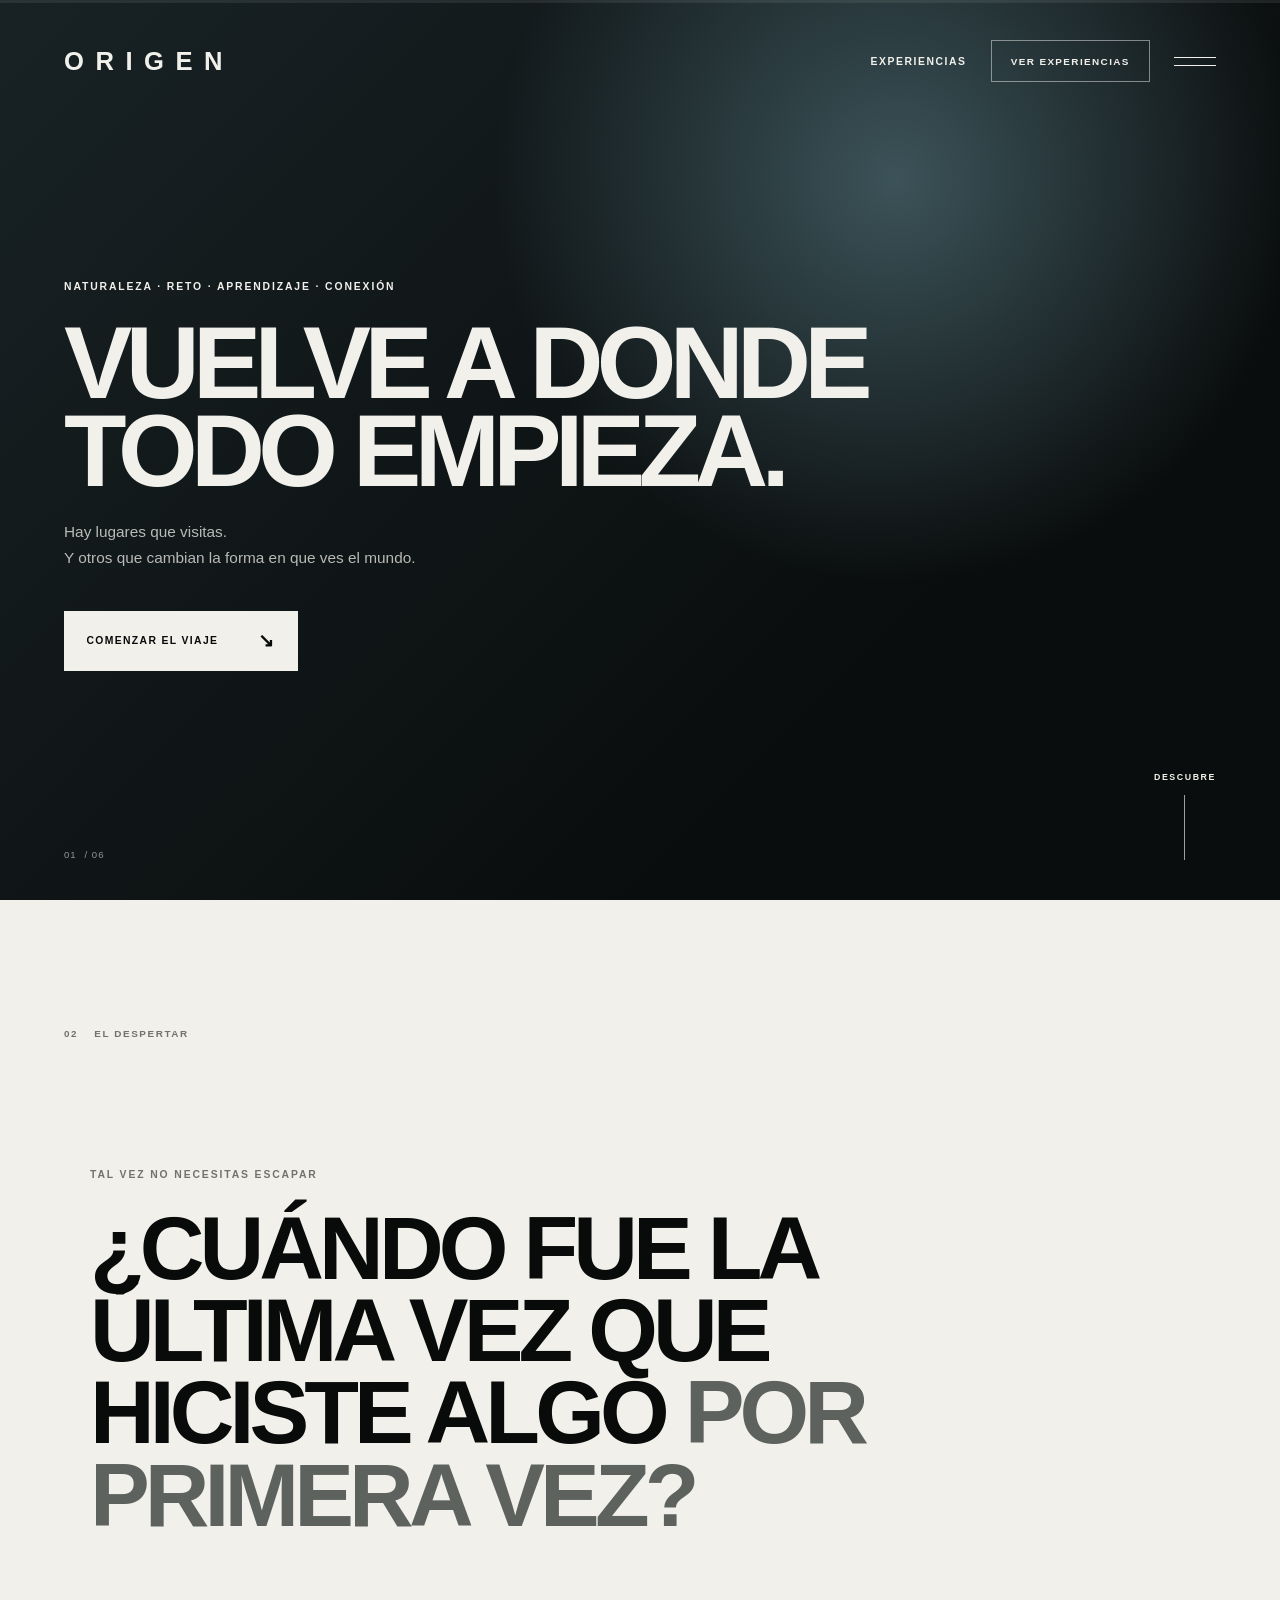
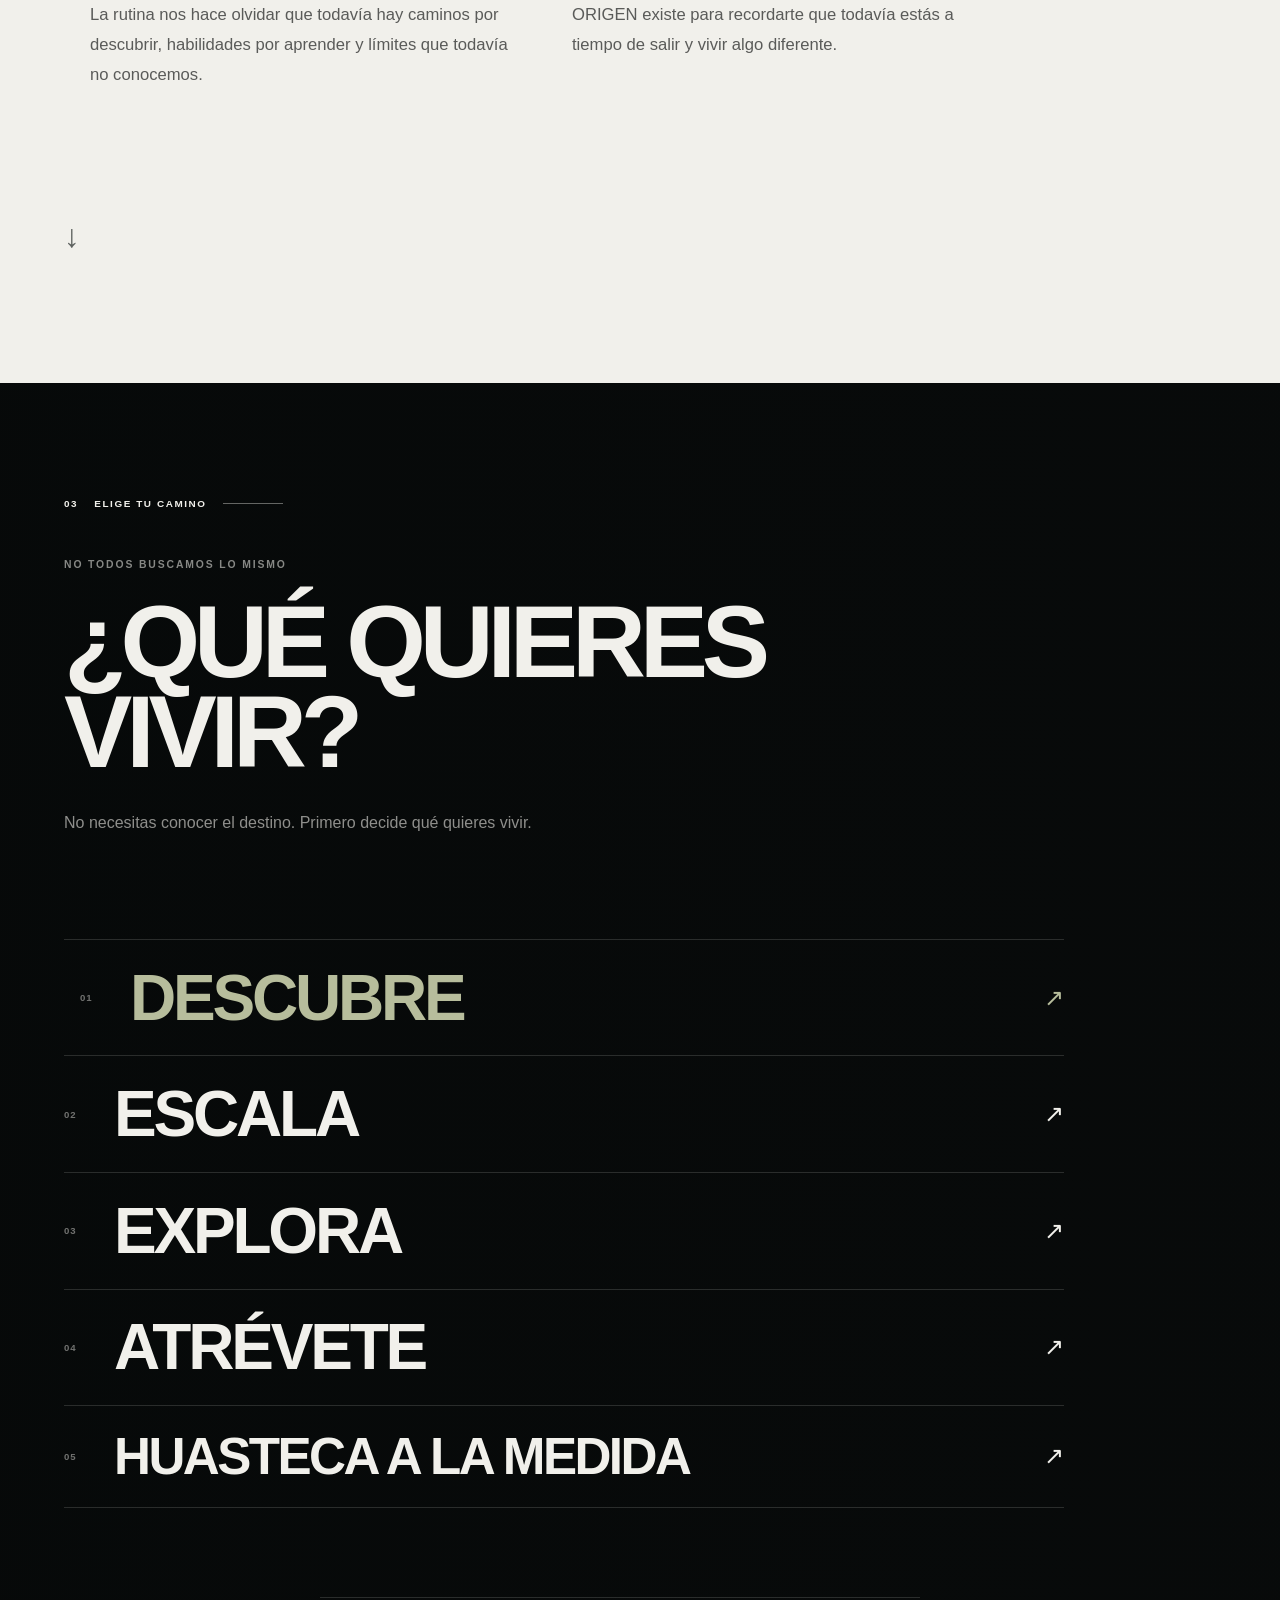
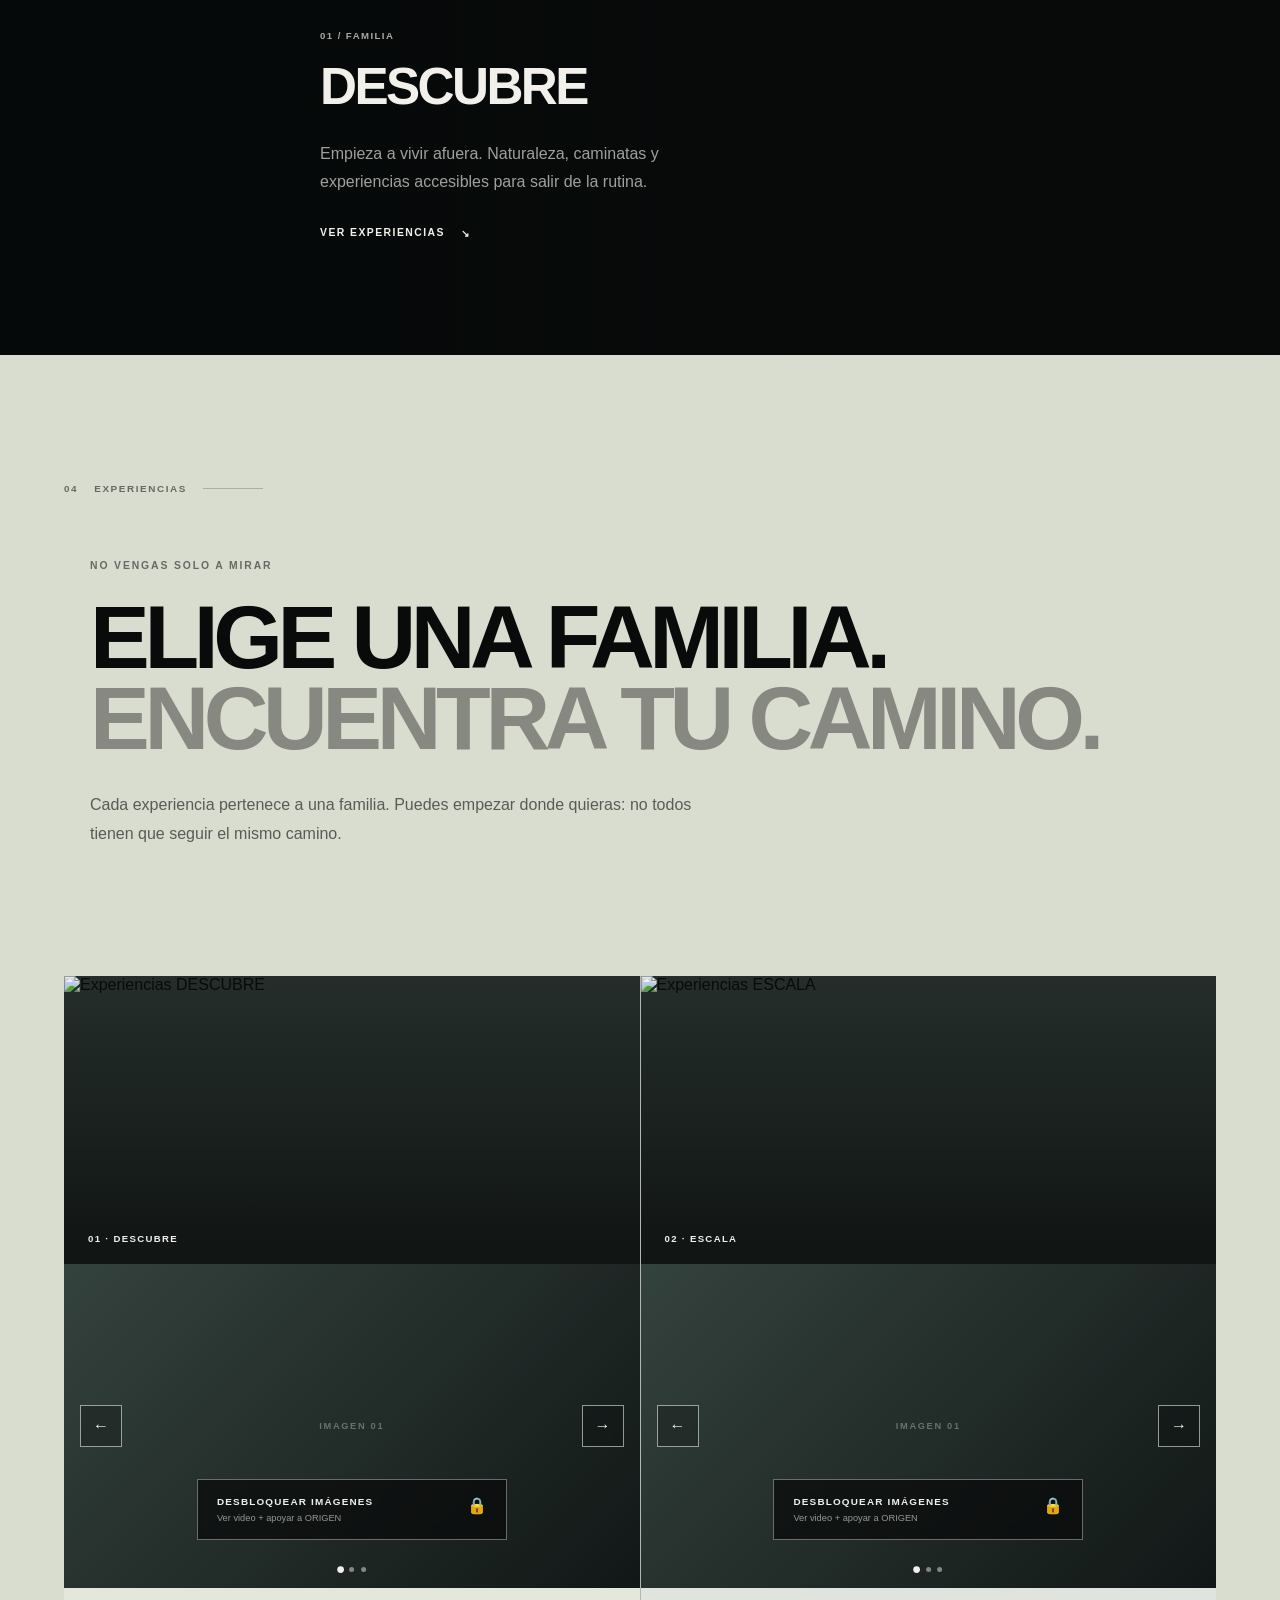
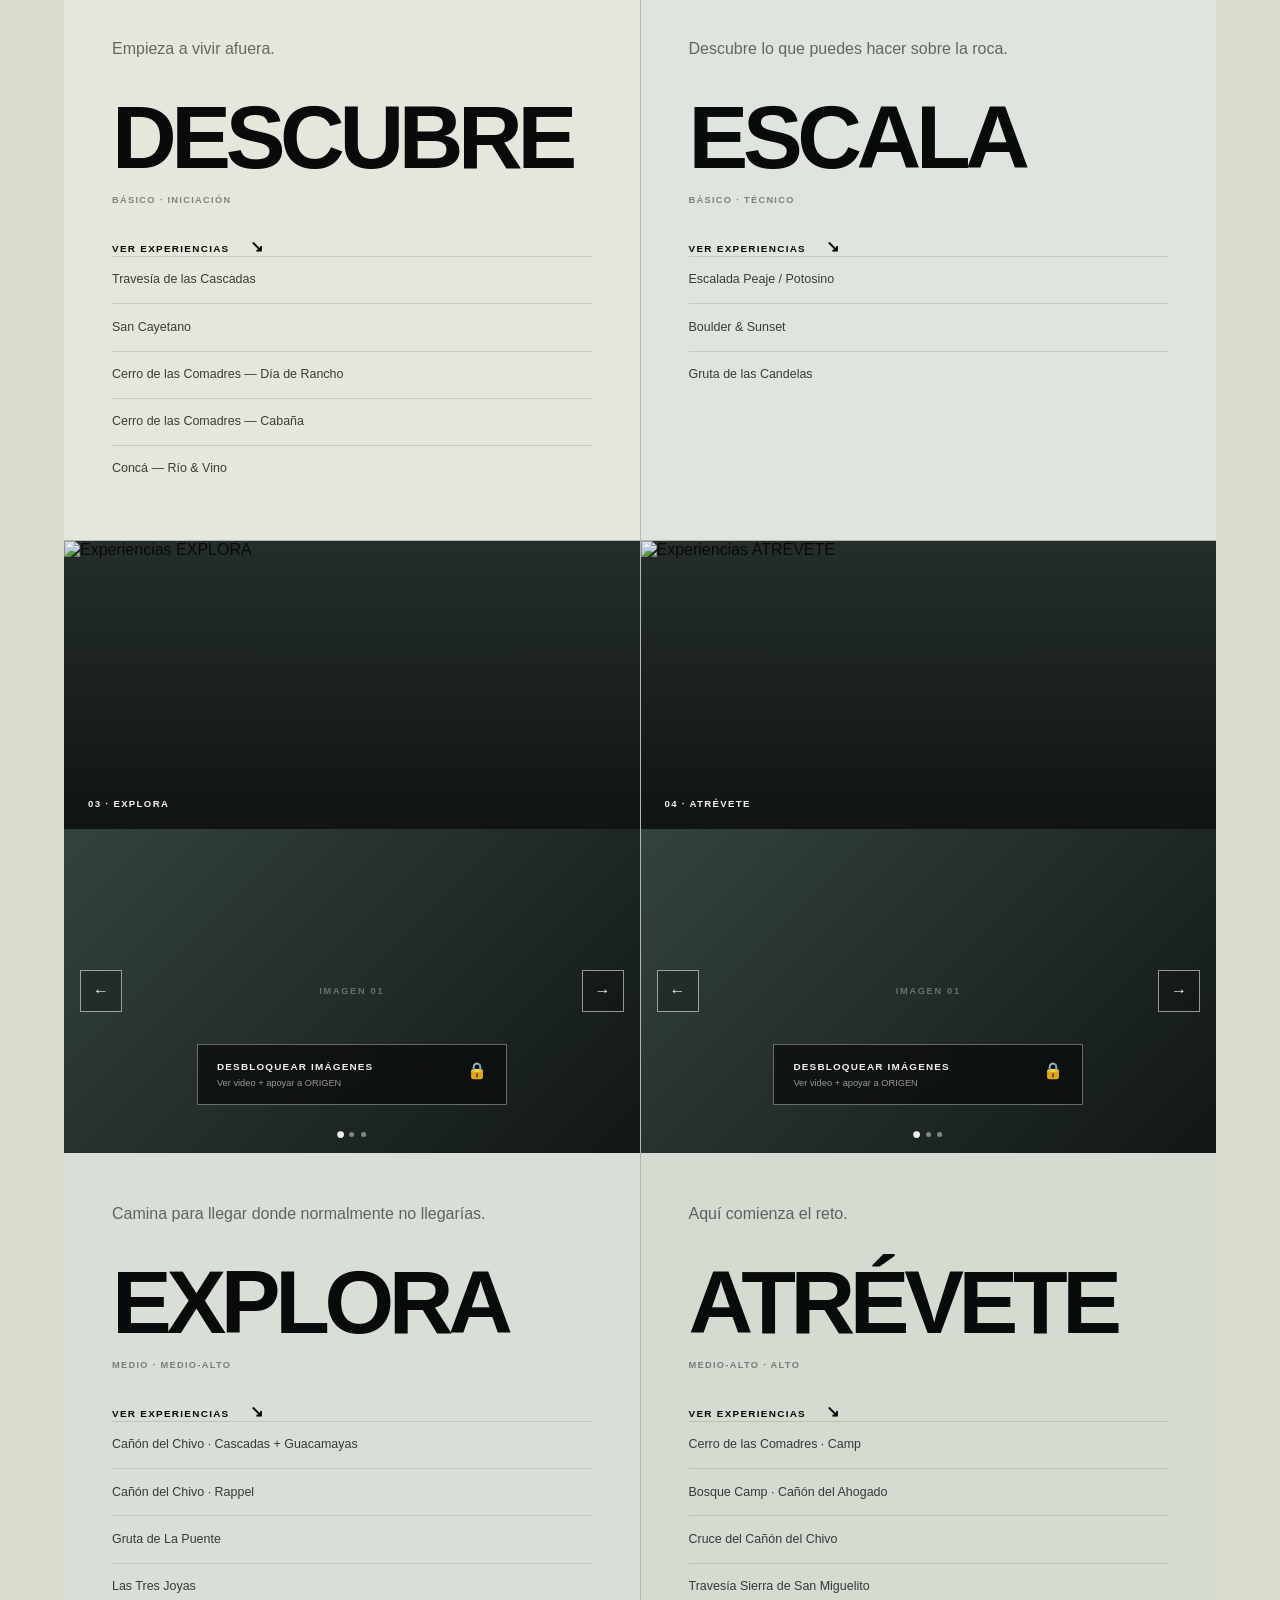
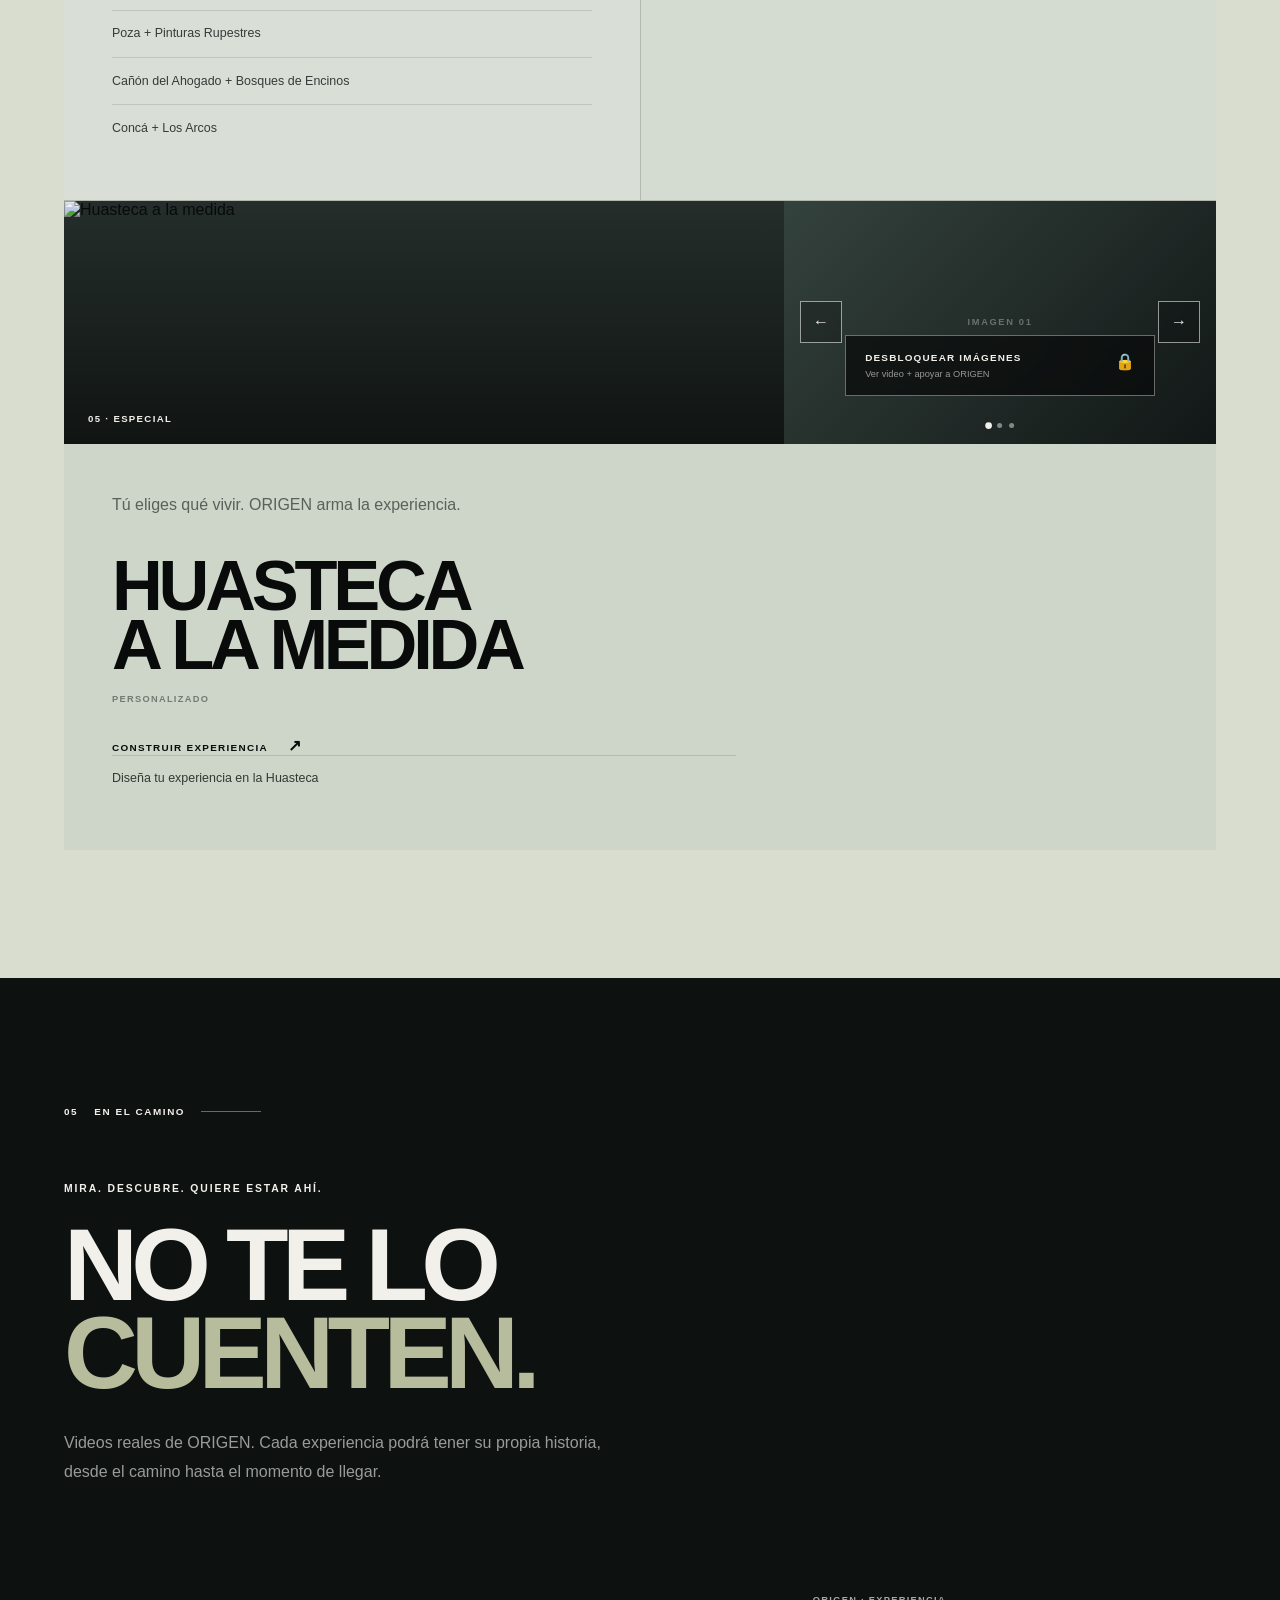
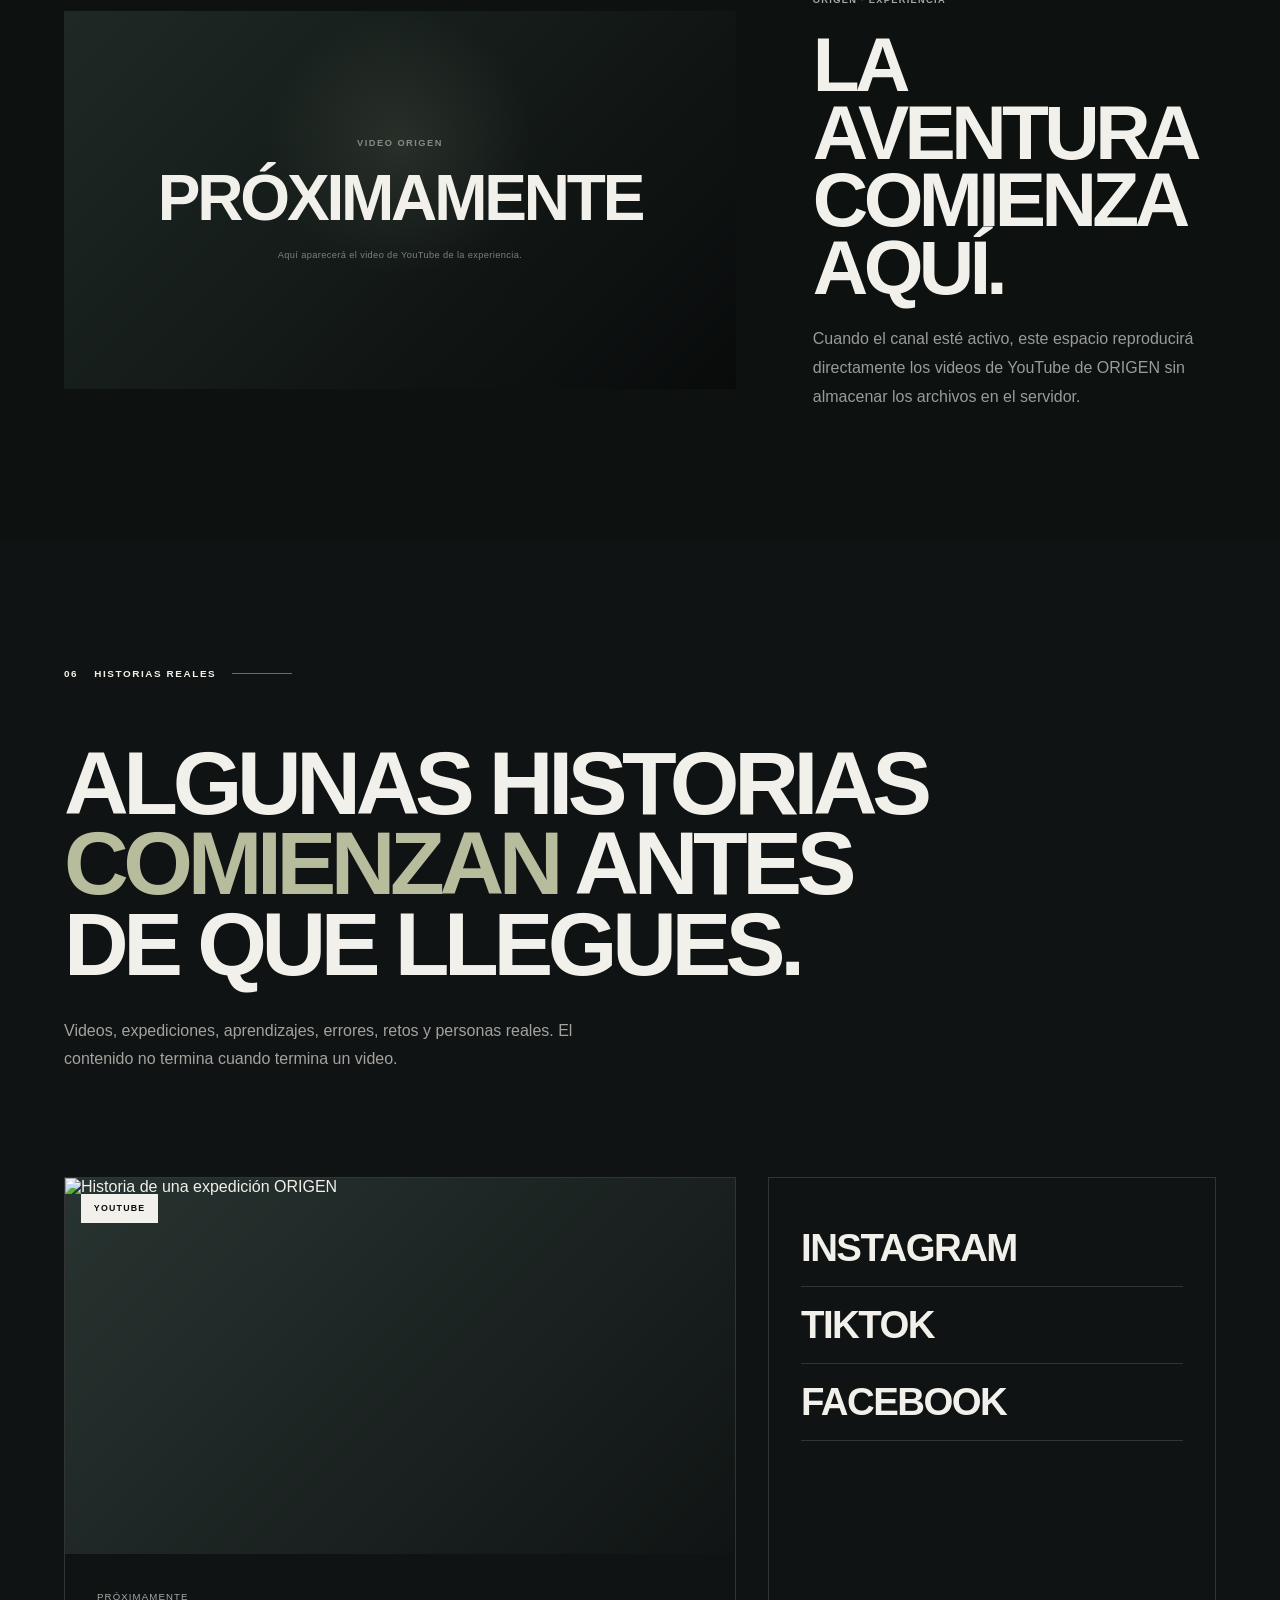
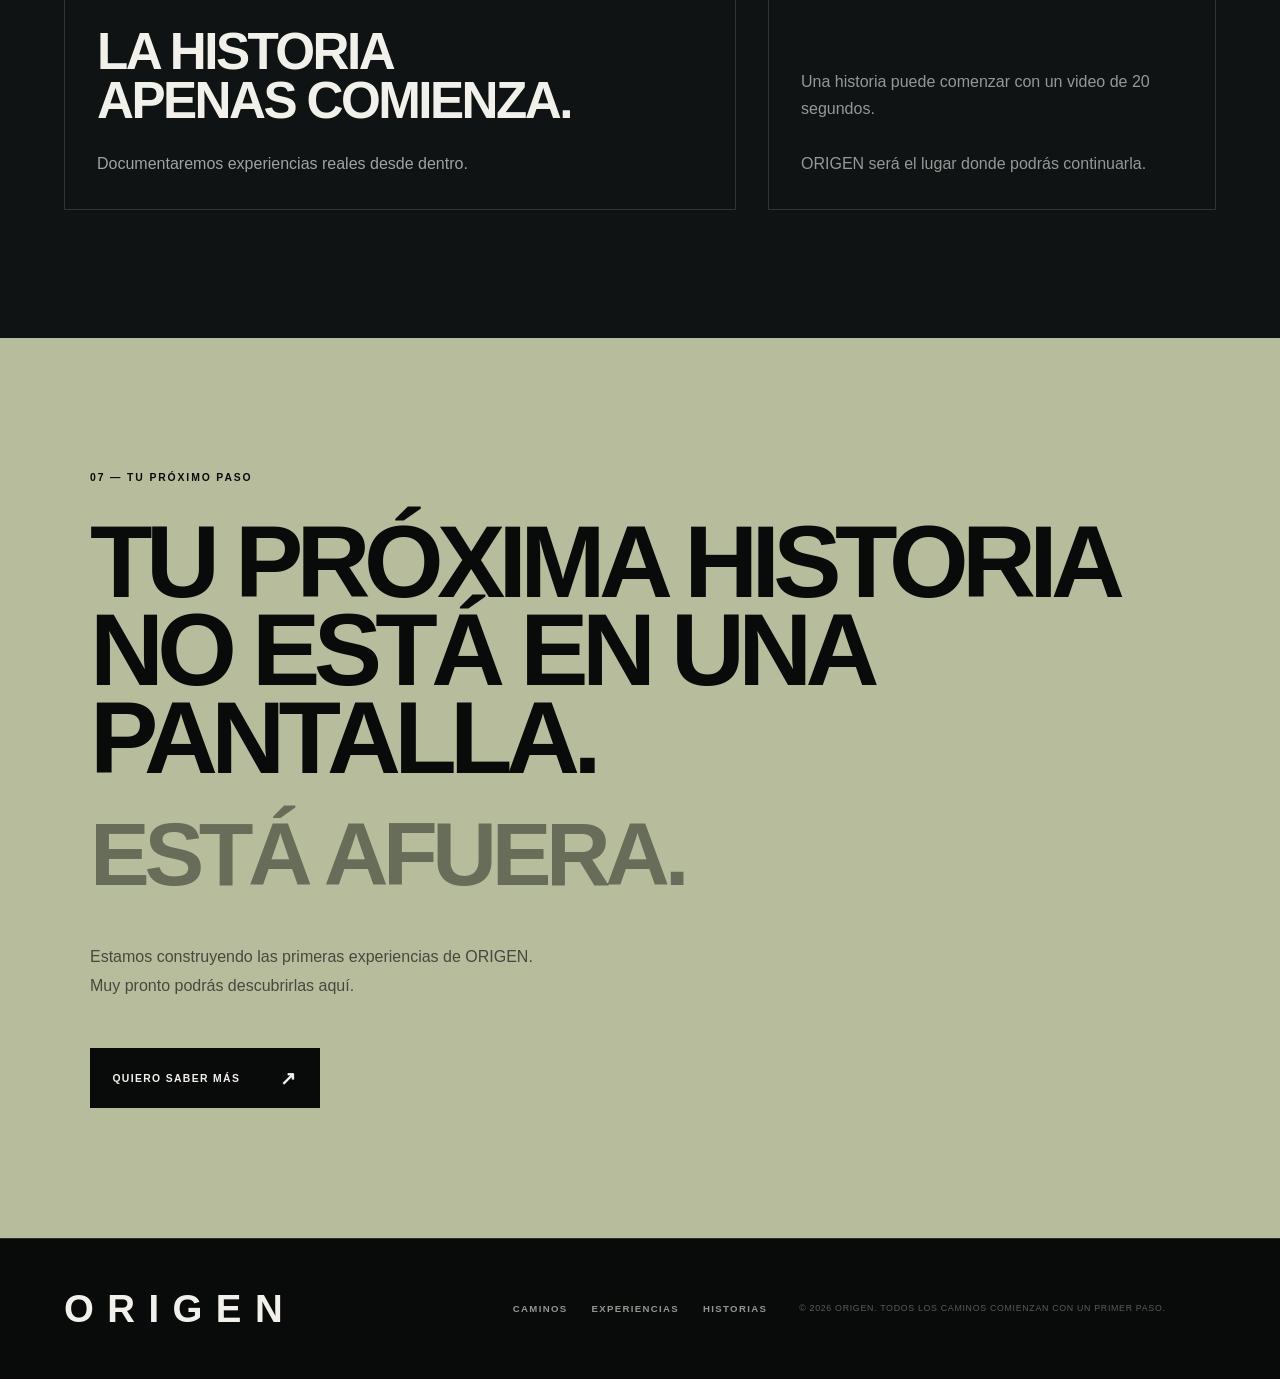
==== frontend/index.html @ 596bc57e "ORIGEN v7 - experiencias completas" ====
<!DOCTYPE html>
<html lang="es">
<head>
    <meta charset="UTF-8">
    <meta name="viewport" content="width=device-width, initial-scale=1.0">
    <meta name="description" content="ORIGEN. Experiencias de naturaleza, escalada, exploración y aventura en México.">
    <title>ORIGEN | Vuelve a donde todo empieza</title>
    <link rel="stylesheet" href="css/styles.css">
</head>

<body>

<div class="scroll-progress" aria-hidden="true"><span></span></div>

<main class="hero" id="inicio">
    <header class="navbar">
        <a href="#inicio" class="logo" aria-label="ORIGEN - Inicio">ORIGEN</a>

        <div class="nav-actions">
            <a href="#caminos" class="nav-link">EXPERIENCIAS</a>
            <a href="#experiencias" class="btn-reservar">VER EXPERIENCIAS</a>
            <button class="menu-btn" type="button" aria-label="Abrir menú" aria-expanded="false">
                <span></span><span></span>
            </button>
        </div>
    </header>

    <section class="hero-content">
        <p class="eyebrow">NATURALEZA · RETO · APRENDIZAJE · CONEXIÓN</p>
        <h1>VUELVE A DONDE<br>TODO EMPIEZA.</h1>

        <p class="hero-description">
            Hay lugares que visitas.<br>
            Y otros que cambian la forma en que ves el mundo.
        </p>

        <a href="#despertar" class="btn-primary">
            <span>COMENZAR EL VIAJE</span>
            <span class="btn-arrow">↘</span>
        </a>
    </section>

    <a href="#despertar" class="scroll-indicator">
        <span>DESCUBRE</span>
        <span class="scroll-line"></span>
    </a>

    <div class="hero-index" aria-hidden="true">
        <span>01</span><span>/ 06</span>
    </div>
</main>


<section class="awakening" id="despertar">
    <div class="awakening-label">
        <span>02</span><span>EL DESPERTAR</span>
    </div>

    <div class="awakening-content">
        <p class="eyebrow eyebrow-dark">TAL VEZ NO NECESITAS ESCAPAR</p>

        <h2>
            ¿CUÁNDO FUE LA<br>
            ÚLTIMA VEZ QUE<br>
            HICISTE ALGO
            <span>POR PRIMERA VEZ?</span>
        </h2>

        <div class="awakening-text">
            <p>
                La rutina nos hace olvidar que todavía hay caminos por descubrir,
                habilidades por aprender y límites que todavía no conocemos.
            </p>
            <p>
                ORIGEN existe para recordarte que todavía estás a tiempo
                de salir y vivir algo diferente.
            </p>
        </div>
    </div>

    <div class="awakening-mark" aria-hidden="true">↓</div>
</section>


<section class="paths" id="caminos">
    <div class="paths-background" aria-hidden="true"></div>

    <div class="paths-container">
        <div class="paths-header">
            <div class="section-label">
                <span>03</span><span>ELIGE TU CAMINO</span>
            </div>

            <p class="eyebrow">NO TODOS BUSCAMOS LO MISMO</p>

            <h2>¿QUÉ QUIERES<br>VIVIR?</h2>

            <p class="paths-intro">
                No necesitas conocer el destino. Primero decide qué quieres vivir.
            </p>
        </div>

        <div class="path-options" role="list">

            <button class="path-option active" type="button"
                data-path="descubre"
                data-image="../assets/images/caminos/descubre.jpg"
                data-title="DESCUBRE"
                data-description="Empieza a vivir afuera. Naturaleza, caminatas y experiencias accesibles para salir de la rutina.">
                <span class="path-number">01</span>
                <span class="path-title">DESCUBRE</span>
                <span class="path-symbol">↗</span>
            </button>

            <button class="path-option" type="button"
                data-path="escala"
                data-image="../assets/images/caminos/escala.jpg"
                data-title="ESCALA"
                data-description="Descubre lo que puedes hacer sobre la roca. Desde tu primer arnés hasta nuevos retos de escalada.">
                <span class="path-number">02</span>
                <span class="path-title">ESCALA</span>
                <span class="path-symbol">↗</span>
            </button>

            <button class="path-option" type="button"
                data-path="explora"
                data-image="../assets/images/caminos/explora.jpg"
                data-title="EXPLORA"
                data-description="Camina para llegar donde normalmente no llegarías. Cañones, cuevas, bosques, pinturas y lugares fuera de lo común.">
                <span class="path-number">03</span>
                <span class="path-title">EXPLORA</span>
                <span class="path-symbol">↗</span>
            </button>

            <button class="path-option" type="button"
                data-path="atrevete"
                data-image="../assets/images/caminos/atrevete.jpg"
                data-title="ATRÉVETE"
                data-description="Aquí comienza el reto. Distancia, terreno, resistencia, camping y la decisión de seguir.">
                <span class="path-number">04</span>
                <span class="path-title">ATRÉVETE</span>
                <span class="path-symbol">↗</span>
            </button>

            <button class="path-option path-option-custom" type="button"
                data-path="huasteca"
                data-image="../assets/images/caminos/huasteca.jpg"
                data-title="HUASTECA A LA MEDIDA"
                data-description="Tú eliges qué vivir. ORIGEN arma la experiencia según tus intereses, días y forma de viajar.">
                <span class="path-number">05</span>
                <span class="path-title">HUASTECA A LA MEDIDA</span>
                <span class="path-symbol">↗</span>
            </button>
        </div>

        <div class="path-preview">
            <div class="path-preview-line"></div>

            <div class="path-preview-content">
                <span id="path-preview-number">01 / FAMILIA</span>
                <h3 id="path-preview-title">DESCUBRE</h3>
                <p id="path-preview-description">
                    Empieza a vivir afuera. Naturaleza, caminatas y experiencias accesibles para salir de la rutina.
                </p>
            </div>

            <a href="#experiencias" class="text-link">
                VER EXPERIENCIAS <span>↘</span>
            </a>
        </div>
    </div>
</section>


<section class="experiences" id="experiencias">
    <div class="experiences-header">
        <div class="section-label section-label-dark">
            <span>04</span><span>EXPERIENCIAS</span>
        </div>

        <div>
            <p class="eyebrow eyebrow-dark">NO VENGAS SOLO A MIRAR</p>
            <h2>ELIGE UNA FAMILIA.<br><span>ENCUENTRA TU CAMINO.</span></h2>
            <p class="experiences-intro">
                Cada experiencia pertenece a una familia. Puedes empezar donde quieras:
                no todos tienen que seguir el mismo camino.
            </p>
        </div>
    </div>

    <div class="family-grid" id="family-grid">

        <article class="family-card family-descubre" data-family="descubre">
            <div class="family-card-image">
                <img src="../assets/images/caminos/descubre.jpg" alt="Experiencias DESCUBRE" loading="lazy">
                <span>01 · DESCUBRE</span>
            </div>

                <div class="family-gallery" data-gallery>
                    <div class="gallery-track">
                        <div class="gallery-slide is-active">
                            <div class="gallery-placeholder">IMAGEN 01</div>
                        </div>
                        <div class="gallery-slide">
                            <div class="gallery-placeholder">IMAGEN 02</div>
                        </div>
                        <div class="gallery-slide">
                            <div class="gallery-placeholder">IMAGEN 03</div>
                        </div>
                    </div>
                    <button class="gallery-arrow gallery-prev" type="button" aria-label="Imagen anterior">←</button>
                    <button class="gallery-arrow gallery-next" type="button" aria-label="Siguiente imagen">→</button>
                    <div class="gallery-dots" aria-hidden="true"></div>

                    <button class="gallery-unlock" type="button"
                        data-gallery-gate
                        data-video-id="ORIGEN_VIDEO_ID">
                        <span>🔒</span>
                        <strong>DESBLOQUEAR IMÁGENES</strong>
                        <small>Ver video + apoyar a ORIGEN</small>
                    </button>
                </div>

            <div class="family-card-content">
                <p>Empieza a vivir afuera.</p>
                <h3>DESCUBRE</h3>
                <span class="family-profile">BÁSICO · INICIACIÓN</span>
                <button class="family-toggle" type="button">VER EXPERIENCIAS <b>↘</b></button>
                <div class="experience-list">
                    <a href="experiencia.html?experiencia=travesia-cascadas" data-experience="travesia-cascadas">Travesía de las Cascadas</a>
                    <a href="experiencia.html?experiencia=san-cayetano" data-experience="san-cayetano">San Cayetano</a>
                    <a href="experiencia.html?experiencia=cerro-comadres-rancho" data-experience="cerro-comadres-rancho">Cerro de las Comadres — Día de Rancho</a>
                    <a href="experiencia.html?experiencia=cerro-comadres-cabana" data-experience="cerro-comadres-cabana">Cerro de las Comadres — Cabaña</a>
                    <a href="experiencia.html?experiencia=conca-rio-vino" data-experience="conca-rio-vino">Concá — Río &amp; Vino</a>
                </div>
            </div>
        </article>

        <article class="family-card family-escala" data-family="escala">
            <div class="family-card-image">
                <img src="../assets/images/caminos/escala.jpg" alt="Experiencias ESCALA" loading="lazy">
                <span>02 · ESCALA</span>
            </div>

                <div class="family-gallery" data-gallery>
                    <div class="gallery-track">
                        <div class="gallery-slide is-active">
                            <div class="gallery-placeholder">IMAGEN 01</div>
                        </div>
                        <div class="gallery-slide">
                            <div class="gallery-placeholder">IMAGEN 02</div>
                        </div>
                        <div class="gallery-slide">
                            <div class="gallery-placeholder">IMAGEN 03</div>
                        </div>
                    </div>
                    <button class="gallery-arrow gallery-prev" type="button" aria-label="Imagen anterior">←</button>
                    <button class="gallery-arrow gallery-next" type="button" aria-label="Siguiente imagen">→</button>
                    <div class="gallery-dots" aria-hidden="true"></div>

                    <button class="gallery-unlock" type="button"
                        data-gallery-gate
                        data-video-id="ORIGEN_VIDEO_ID">
                        <span>🔒</span>
                        <strong>DESBLOQUEAR IMÁGENES</strong>
                        <small>Ver video + apoyar a ORIGEN</small>
                    </button>
                </div>

            <div class="family-card-content">
                <p>Descubre lo que puedes hacer sobre la roca.</p>
                <h3>ESCALA</h3>
                <span class="family-profile">BÁSICO · TÉCNICO</span>
                <button class="family-toggle" type="button">VER EXPERIENCIAS <b>↘</b></button>
                <div class="experience-list">
                    <a href="experiencia.html?experiencia=escalada-peaje" data-experience="escalada-peaje">Escalada Peaje / Potosino</a>
                    <a href="experiencia.html?experiencia=boulder-sunset" data-experience="boulder-sunset">Boulder &amp; Sunset</a>
                    <a href="experiencia.html?experiencia=gruta-candelas" data-experience="gruta-candelas">Gruta de las Candelas</a>
                </div>
            </div>
        </article>

        <article class="family-card family-explora" data-family="explora">
            <div class="family-card-image">
                <img src="../assets/images/caminos/explora.jpg" alt="Experiencias EXPLORA" loading="lazy">
                <span>03 · EXPLORA</span>
            </div>

                <div class="family-gallery" data-gallery>
                    <div class="gallery-track">
                        <div class="gallery-slide is-active">
                            <div class="gallery-placeholder">IMAGEN 01</div>
                        </div>
                        <div class="gallery-slide">
                            <div class="gallery-placeholder">IMAGEN 02</div>
                        </div>
                        <div class="gallery-slide">
                            <div class="gallery-placeholder">IMAGEN 03</div>
                        </div>
                    </div>
                    <button class="gallery-arrow gallery-prev" type="button" aria-label="Imagen anterior">←</button>
                    <button class="gallery-arrow gallery-next" type="button" aria-label="Siguiente imagen">→</button>
                    <div class="gallery-dots" aria-hidden="true"></div>

                    <button class="gallery-unlock" type="button"
                        data-gallery-gate
                        data-video-id="ORIGEN_VIDEO_ID">
                        <span>🔒</span>
                        <strong>DESBLOQUEAR IMÁGENES</strong>
                        <small>Ver video + apoyar a ORIGEN</small>
                    </button>
                </div>

            <div class="family-card-content">
                <p>Camina para llegar donde normalmente no llegarías.</p>
                <h3>EXPLORA</h3>
                <span class="family-profile">MEDIO · MEDIO-ALTO</span>
                <button class="family-toggle" type="button">VER EXPERIENCIAS <b>↘</b></button>
                <div class="experience-list">
                    <a href="experiencia.html?experiencia=canon-chivo-guacamayas" data-experience="canon-chivo-guacamayas">Cañón del Chivo · Cascadas + Guacamayas</a>
                    <a href="experiencia.html?experiencia=canon-chivo-rappel" data-experience="canon-chivo-rappel">Cañón del Chivo · Rappel</a>
                    <a href="experiencia.html?experiencia=gruta-puente" data-experience="gruta-puente">Gruta de La Puente</a>
                    <a href="experiencia.html?experiencia=tres-joyas" data-experience="tres-joyas">Las Tres Joyas</a>
                    <a href="experiencia.html?experiencia=poza-pinturas" data-experience="poza-pinturas">Poza + Pinturas Rupestres</a>
                    <a href="experiencia.html?experiencia=canon-ahogado" data-experience="canon-ahogado">Cañón del Ahogado + Bosques de Encinos</a>
                    <a href="experiencia.html?experiencia=conca-arcos" data-experience="conca-arcos">Concá + Los Arcos</a>
                </div>
            </div>
        </article>

        <article class="family-card family-atrevete" data-family="atrevete">
            <div class="family-card-image">
                <img src="../assets/images/caminos/atrevete.jpg" alt="Experiencias ATRÉVETE" loading="lazy">
                <span>04 · ATRÉVETE</span>
            </div>

                <div class="family-gallery" data-gallery>
                    <div class="gallery-track">
                        <div class="gallery-slide is-active">
                            <div class="gallery-placeholder">IMAGEN 01</div>
                        </div>
                        <div class="gallery-slide">
                            <div class="gallery-placeholder">IMAGEN 02</div>
                        </div>
                        <div class="gallery-slide">
                            <div class="gallery-placeholder">IMAGEN 03</div>
                        </div>
                    </div>
                    <button class="gallery-arrow gallery-prev" type="button" aria-label="Imagen anterior">←</button>
                    <button class="gallery-arrow gallery-next" type="button" aria-label="Siguiente imagen">→</button>
                    <div class="gallery-dots" aria-hidden="true"></div>

                    <button class="gallery-unlock" type="button"
                        data-gallery-gate
                        data-video-id="ORIGEN_VIDEO_ID">
                        <span>🔒</span>
                        <strong>DESBLOQUEAR IMÁGENES</strong>
                        <small>Ver video + apoyar a ORIGEN</small>
                    </button>
                </div>

            <div class="family-card-content">
                <p>Aquí comienza el reto.</p>
                <h3>ATRÉVETE</h3>
                <span class="family-profile">MEDIO-ALTO · ALTO</span>
                <button class="family-toggle" type="button">VER EXPERIENCIAS <b>↘</b></button>
                <div class="experience-list">
                    <a href="experiencia.html?experiencia=cerro-comadres-camp" data-experience="cerro-comadres-camp">Cerro de las Comadres · Camp</a>
                    <a href="experiencia.html?experiencia=bosque-camp" data-experience="bosque-camp">Bosque Camp · Cañón del Ahogado</a>
                    <a href="experiencia.html?experiencia=cruce-chivo" data-experience="cruce-chivo">Cruce del Cañón del Chivo</a>
                    <a href="experiencia.html?experiencia=travesia-sierra-san-miguelito" data-experience="travesia-sierra-san-miguelito">Travesía Sierra de San Miguelito</a>
                </div>
            </div>
        </article>

        <article class="family-card family-huasteca" data-family="huasteca">
            <div class="family-card-image">
                <img src="../assets/images/caminos/huasteca.jpg" alt="Huasteca a la medida" loading="lazy">
                <span>05 · ESPECIAL</span>
            </div>

                <div class="family-gallery" data-gallery>
                    <div class="gallery-track">
                        <div class="gallery-slide is-active">
                            <div class="gallery-placeholder">IMAGEN 01</div>
                        </div>
                        <div class="gallery-slide">
                            <div class="gallery-placeholder">IMAGEN 02</div>
                        </div>
                        <div class="gallery-slide">
                            <div class="gallery-placeholder">IMAGEN 03</div>
                        </div>
                    </div>
                    <button class="gallery-arrow gallery-prev" type="button" aria-label="Imagen anterior">←</button>
                    <button class="gallery-arrow gallery-next" type="button" aria-label="Siguiente imagen">→</button>
                    <div class="gallery-dots" aria-hidden="true"></div>

                    <button class="gallery-unlock" type="button"
                        data-gallery-gate
                        data-video-id="ORIGEN_VIDEO_ID">
                        <span>🔒</span>
                        <strong>DESBLOQUEAR IMÁGENES</strong>
                        <small>Ver video + apoyar a ORIGEN</small>
                    </button>
                </div>

            <div class="family-card-content">
                <p>Tú eliges qué vivir. ORIGEN arma la experiencia.</p>
                <h3>HUASTECA<br>A LA MEDIDA</h3>
                <span class="family-profile">PERSONALIZADO</span>
                <button class="family-toggle" type="button">CONSTRUIR EXPERIENCIA <b>↗</b></button>
                <div class="experience-list">
                    <a href="experiencia.html?experiencia=huasteca-medida" data-experience="huasteca-medida">Diseña tu experiencia en la Huasteca</a>
                </div>
            </div>
        </article>

    </div>
</section>



<section class="video-experiences" id="videos">
    <div class="video-experiences-header">
        <div class="section-label">
            <span>05</span><span>EN EL CAMINO</span>
        </div>

        <div>
            <p class="eyebrow">MIRA. DESCUBRE. QUIERE ESTAR AHÍ.</p>
            <h2>NO TE LO<br><span>CUENTEN.</span></h2>
            <p>
                Videos reales de ORIGEN. Cada experiencia podrá tener su propia historia,
                desde el camino hasta el momento de llegar.
            </p>
        </div>
    </div>

    <div class="youtube-feature" data-youtube-video="ORIGEN_VIDEO_ID">
        <div class="youtube-frame">
            <div class="youtube-placeholder">
                <span>VIDEO ORIGEN</span>
                <strong>PRÓXIMAMENTE</strong>
                <small>Aquí aparecerá el video de YouTube de la experiencia.</small>
            </div>
        </div>

        <div class="youtube-info">
            <span class="video-family">ORIGEN · EXPERIENCIA</span>
            <h3>LA AVENTURA<br>COMIENZA AQUÍ.</h3>
            <p>
                Cuando el canal esté activo, este espacio reproducirá directamente
                los videos de YouTube de ORIGEN sin almacenar los archivos en el servidor.
            </p>
        </div>
    </div>
</section>


<section class="stories" id="historias">
    <div class="stories-intro">
        <div class="section-label">
            <span>06</span><span>HISTORIAS REALES</span>
        </div>

        <h2>ALGUNAS HISTORIAS<br><span>COMIENZAN</span> ANTES<br>DE QUE LLEGUES.</h2>

        <p>
            Videos, expediciones, aprendizajes, errores, retos y personas reales.
            El contenido no termina cuando termina un video.
        </p>
    </div>

    <div class="stories-grid">
        <article class="story-card story-main">
            <div class="story-image">
                <img src="../assets/images/stories/youtube-01.jpg" alt="Historia de una expedición ORIGEN" loading="lazy">
                <span class="story-type">YOUTUBE</span>
            </div>
            <div class="story-content">
                <span>PRÓXIMAMENTE</span>
                <h3>LA HISTORIA<br>APENAS COMIENZA.</h3>
                <p>Documentaremos experiencias reales desde dentro.</p>
            </div>
        </article>

        <article class="story-card story-social">
            <div>
                <div class="social-platform">INSTAGRAM</div>
                <div class="social-platform">TIKTOK</div>
                <div class="social-platform">FACEBOOK</div>
            </div>
            <p>
                Una historia puede comenzar con un video de 20 segundos.
                <br><br>
                ORIGEN será el lugar donde podrás continuarla.
            </p>
        </article>
    </div>
</section>


<section class="final-cta" id="proximamente">
    <div class="final-cta-content">
        <span class="eyebrow">07 — TU PRÓXIMO PASO</span>

        <h2>TU PRÓXIMA HISTORIA<br>NO ESTÁ EN UNA PANTALLA.</h2>
        <h3>ESTÁ AFUERA.</h3>

        <p>
            Estamos construyendo las primeras experiencias de ORIGEN.
            <br>
            Muy pronto podrás descubrirlas aquí.
        </p>

        <a href="mailto:contacto@origen.mx" class="btn-primary btn-light">
            <span>QUIERO SABER MÁS</span>
            <span class="btn-arrow">↗</span>
        </a>
    </div>
</section>


<footer class="footer">
    <a href="#inicio" class="footer-logo">ORIGEN</a>

    <div class="footer-links">
        <a href="#caminos">CAMINOS</a>
        <a href="#experiencias">EXPERIENCIAS</a>
        <a href="#historias">HISTORIAS</a>
    </div>

    <p>© 2026 ORIGEN. TODOS LOS CAMINOS COMIENZAN CON UN PRIMER PASO.</p>
</footer>

<script src="js/main.js"></script>

<div class="social-gate" id="social-gate" aria-hidden="true">
    <div class="social-gate-panel" role="dialog" aria-modal="true" aria-labelledby="social-gate-title">
        <button class="social-gate-close" type="button" aria-label="Cerrar">×</button>

        <p class="eyebrow">CONTENIDO ORIGEN</p>
        <h3 id="social-gate-title">QUIERES LA FOTO.<br>CONOCE LA HISTORIA.</h3>

        <p>
            Para desbloquear las imágenes de esta experiencia, te invitaremos a
            conocer el contenido de ORIGEN y apoyar el proyecto.
        </p>

        <div class="social-gate-actions">
            <a href="https://www.youtube.com/" target="_blank" rel="noopener"
               data-gate-youtube>▶ VER VIDEO COMPLETO EN YOUTUBE</a>
            <a href="#" target="_blank" rel="noopener">◎ SEGUIR A ORIGEN EN INSTAGRAM</a>
            <a href="#" target="_blank" rel="noopener">f COMPARTIR ORIGEN</a>
            <button type="button" data-gate-complete>HECHO — DESBLOQUEAR IMÁGENES</button>
        </div>

        <p class="social-gate-status" id="social-gate-status">
            Nota: la web puede registrar la interacción, pero no puede verificar de forma fiable un follow o share sin integración/autorización de la plataforma.
        </p>
    </div>
</div>

</body>
</html>
---- frontend/css/styles.css ----
/* =========================================
   ORIGEN
   BASE
========================================= */

:root {

    --color-black: #090b0b;

    --color-black-soft: #101313;

    --color-white: #f1f0eb;

    --color-gray: #a7aaa4;

    --color-gray-dark: #5e625f;

    --color-accent: #b7bd9c;

    --color-line: rgba(241, 240, 235, 0.15);

    --color-line-dark: rgba(9, 11, 11, 0.15);

    --spacing: clamp(1.5rem, 5vw, 5rem);

    --max-width: 1600px;

}


/* =========================================
   RESET
========================================= */

* {
    box-sizing: border-box;

    margin: 0;
    padding: 0;
}


html {
    scroll-behavior: smooth;
}


body {

    background: var(--color-black);

    color: var(--color-white);

    font-family:
        Arial,
        Helvetica,
        sans-serif;

    overflow-x: hidden;

}


img {

    display: block;

    width: 100%;
    height: 100%;

    object-fit: cover;

}


a {

    color: inherit;

    text-decoration: none;

}


button {

    font: inherit;

}


section,
main,
footer {

    position: relative;

}


/* =========================================
   SCROLL PROGRESS
========================================= */

.scroll-progress {

    position: fixed;

    top: 0;
    left: 0;

    width: 100%;
    height: 3px;

    z-index: 1000;

    background:
        rgba(255, 255, 255, 0.08);

}


.scroll-progress span {

    display: block;

    width: 0%;
    height: 100%;

    background:
        var(--color-accent);

    transition:
        width 0.1s linear;

}


/* =========================================
   ELEMENTOS GENERALES
========================================= */

.eyebrow {

    font-size: 0.65rem;

    font-weight: 700;

    letter-spacing: 0.18em;

    line-height: 1.5;

}


.eyebrow-dark {

    color:
        rgba(9, 11, 11, 0.55);

}


.section-label {

    display: flex;

    align-items: center;

    gap: 1rem;

    font-size: 0.62rem;

    font-weight: 700;

    letter-spacing: 0.16em;

}


.section-label::after {

    content: "";

    width: 60px;
    height: 1px;

    background:
        currentColor;

    opacity: 0.4;

}


.section-label-dark {

    color:
        rgba(9, 11, 11, 0.55);

}


/* =========================================
   HERO
========================================= */

.hero {

    min-height: 100svh;

    display: flex;

    flex-direction: column;

    justify-content: space-between;

    isolation: isolate;

    overflow: hidden;

    background:
        linear-gradient(
            90deg,
            rgba(0, 0, 0, 0.65),
            rgba(0, 0, 0, 0.15)
        ),
        linear-gradient(
            180deg,
            rgba(0, 0, 0, 0.35),
            rgba(0, 0, 0, 0.45)
        ),
        url("../../assets/images/hero/hero-main.jpg");

    background-size:
        cover;

    background-position:
        center;

}


/* RESPALDO SI NO EXISTE LA IMAGEN */

.hero::before {

    content: "";

    position: absolute;

    inset: 0;

    z-index: -1;

    background:
        radial-gradient(
            circle at 70% 20%,
            rgba(79, 110, 118, 0.7),
            transparent 35%
        ),
        linear-gradient(
            135deg,
            #182225,
            #0a0d0d 70%
        );

}


/* =========================================
   NAVBAR
========================================= */

.navbar {

    width: 100%;

    padding:
        2rem
        var(--spacing);

    display: flex;

    align-items: center;

    justify-content: space-between;

    position: relative;

    z-index: 10;

}


.logo {

    font-size: clamp(1.1rem, 2vw, 1.8rem);

    font-weight: 800;

    letter-spacing: 0.45em;

}


.nav-actions {

    display: flex;

    align-items: center;

    gap: 1.5rem;

}


.nav-link {

    display: none;

    font-size: 0.65rem;

    font-weight: 700;

    letter-spacing: 0.15em;

}


.btn-reservar {

    border:
        1px solid
        rgba(255, 255, 255, 0.45);

    padding:
        0.9rem
        1.2rem;

    font-size: 0.62rem;

    font-weight: 700;

    letter-spacing: 0.14em;

    transition:
        background 0.3s ease,
        color 0.3s ease;

}


.btn-reservar:hover {

    background:
        var(--color-white);

    color:
        var(--color-black);

}


.menu-btn {

    width: 42px;
    height: 42px;

    border: 0;

    background: transparent;

    display: flex;

    flex-direction: column;

    justify-content: center;

    gap: 7px;

    cursor: pointer;

}


.menu-btn span {

    display: block;

    width: 100%;
    height: 1px;

    background:
        var(--color-white);

}


/* =========================================
   HERO CONTENT
========================================= */

.hero-content {

    width: 100%;

    max-width:
        var(--max-width);

    padding:
        4rem
        var(--spacing)
        8rem;

    margin: auto;

}


.hero-content h1 {

    max-width: 1200px;

    margin:
        1.5rem 0;

    font-size:
        clamp(3.7rem, 8vw, 9rem);

    line-height: 0.86;

    font-weight: 700;

    letter-spacing:
        -0.065em;

}


.hero-description {

    max-width: 400px;

    margin-bottom:
        2.5rem;

    color:
        rgba(241, 240, 235, 0.75);

    font-size:
        clamp(0.9rem, 1.2vw, 1.05rem);

    line-height: 1.7;

}


.btn-primary {

    width: fit-content;

    min-height: 60px;

    padding:
        0
        1.4rem;

    background:
        var(--color-white);

    color:
        var(--color-black);

    display: inline-flex;

    align-items: center;

    justify-content: space-between;

    gap: 2.5rem;

    font-size: 0.65rem;

    font-weight: 700;

    letter-spacing: 0.13em;

    transition:
        transform 0.3s ease,
        background 0.3s ease;

}


.btn-primary:hover {

    transform:
        translateY(-4px);

}


.btn-arrow {

    font-size: 1.2rem;

}


/* =========================================
   SCROLL INDICATOR
========================================= */

.scroll-indicator {

    position: absolute;

    right:
        var(--spacing);

    bottom:
        2.5rem;

    display: flex;

    flex-direction: column;

    align-items: center;

    gap: 0.8rem;

    font-size: 0.55rem;

    font-weight: 700;

    letter-spacing: 0.18em;

}


.scroll-line {

    width: 1px;
    height: 65px;

    background:
        rgba(255, 255, 255, 0.6);

}


.hero-index {

    position: absolute;

    left:
        var(--spacing);

    bottom:
        2.5rem;

    display: flex;

    gap: 0.5rem;

    font-size: 0.6rem;

    letter-spacing: 0.1em;

    color:
        rgba(255, 255, 255, 0.55);

}


/* =========================================
   DESPERTAR
========================================= */

.awakening {

    min-height: 100svh;

    background:
        var(--color-white);

    color:
        var(--color-black);

    padding:
        clamp(5rem, 10vw, 10rem)
        var(--spacing);

    display: flex;

    flex-direction: column;

    justify-content: space-between;

}


.awakening-label {

    display: flex;

    gap: 1rem;

    align-items: center;

    font-size: 0.62rem;

    font-weight: 700;

    letter-spacing: 0.16em;

    color:
        rgba(9, 11, 11, 0.55);

}


.awakening-content {

    max-width: 1300px;

    margin:
        8rem auto;

}


.awakening-content h2 {

    margin-top:
        1.5rem;

    max-width: 1100px;

    font-size:
        clamp(3rem, 7vw, 8rem);

    line-height: 0.92;

    letter-spacing:
        -0.055em;

    font-weight: 600;

}


.awakening-content h2 span {

    color:
        var(--color-gray-dark);

}


.awakening-text {

    max-width: 600px;

    margin-top:
        4rem;

    display: grid;

    gap: 1.5rem;

    color:
        rgba(9, 11, 11, 0.65);

    font-size:
        clamp(0.95rem, 1.3vw, 1.1rem);

    line-height: 1.8;

}


.awakening-mark {

    font-size: 2rem;

    color:
        var(--color-gray-dark);

}


/* =========================================
   CAMINOS
========================================= */

.paths {

    min-height: 100svh;

    background:
        var(--color-black);

    overflow: hidden;

}


.paths-background {

    position: absolute;

    inset: 0;

    opacity: 0;

    background:
        linear-gradient(
            90deg,
            rgba(5, 8, 8, 0.9),
            rgba(5, 8, 8, 0.45)
        );

    background-image:
        linear-gradient(
            90deg,
            rgba(5, 8, 8, 0.9),
            rgba(5, 8, 8, 0.45)
        ),
        var(--active-path-image);

    background-size:
        cover;

    background-position:
        center;

    transition:
        opacity 0.7s ease;

}


.paths-background.visible {

    opacity: 0.65;

}


.paths-container {

    position: relative;

    z-index: 2;

    width: 100%;

    max-width:
        var(--max-width);

    margin: auto;

    padding:
        clamp(5rem, 9vw, 9rem)
        var(--spacing);

}


.paths-header {

    margin-bottom:
        clamp(4rem, 8vw, 8rem);

}


.paths-header .eyebrow {

    margin-top:
        3rem;

    color:
        rgba(241, 240, 235, 0.55);

}


.paths-header h2 {

    margin-top:
        1.5rem;

    font-size:
        clamp(3.5rem, 8vw, 9rem);

    line-height: 0.88;

    letter-spacing:
        -0.06em;

}


/* =========================================
   OPCIONES
========================================= */

.path-options {

    border-top:
        1px solid
        var(--color-line);

}


.path-option {

    width: 100%;

    min-height: 100px;

    border: 0;

    border-bottom:
        1px solid
        var(--color-line);

    background:
        transparent;

    color:
        var(--color-white);

    padding:
        1.3rem 0;

    display: grid;

    grid-template-columns:
        50px
        1fr
        40px;

    align-items: center;

    text-align: left;

    cursor: pointer;

    transition:
        padding 0.35s ease,
        color 0.35s ease;

}


.path-option:hover,
.path-option.active {

    padding-left:
        1rem;

}


.path-option.active {

    color:
        var(--color-accent);

}


.path-number {

    font-size: 0.6rem;

    font-weight: 700;

    letter-spacing: 0.1em;

    color:
        rgba(241, 240, 235, 0.45);

}


.path-title {

    font-size:
        clamp(2rem, 5vw, 5rem);

    font-weight: 600;

    letter-spacing:
        -0.05em;

}


.path-symbol {

    justify-self: end;

    font-size: 1.5rem;

}


/* =========================================
   PREVIEW
========================================= */

.path-preview {

    margin-top:
        clamp(4rem, 7vw, 7rem);

    max-width: 600px;

}


.path-preview-line {

    width: 100%;
    height: 1px;

    margin-bottom:
        2rem;

    background:
        var(--color-line);

}


.path-preview-content > span {

    display: block;

    margin-bottom:
        1rem;

    font-size: 0.6rem;

    font-weight: 700;

    letter-spacing: 0.15em;

    color:
        var(--color-gray);

}


.path-preview h3 {

    font-size:
        clamp(2rem, 4vw, 4rem);

    letter-spacing:
        -0.05em;

}


.path-preview p {

    max-width: 420px;

    margin-top:
        1.5rem;

    color:
        rgba(241, 240, 235, 0.65);

    line-height: 1.7;

}


.text-link {

    margin-top:
        2rem;

    display: inline-flex;

    gap: 1rem;

    font-size: 0.65rem;

    font-weight: 700;

    letter-spacing: 0.14em;

}


/* =========================================
   EXPERIENCIAS
========================================= */

.experiences {

    background:
        #d9ddd0;

    color:
        var(--color-black);

    padding:
        clamp(5rem, 10vw, 10rem)
        var(--spacing);

}


.experiences-header {

    max-width:
        var(--max-width);

    margin:
        0 auto
        clamp(5rem, 10vw, 10rem);

}


.experiences-header > div:last-child {

    max-width: 1100px;

    margin:
        4rem auto 0;

}


.experiences-header h2 {

    margin-top:
        1.5rem;

    font-size:
        clamp(3rem, 7vw, 8rem);

    line-height: 0.9;

    letter-spacing:
        -0.06em;

}


.experiences-header h2 span {

    color:
        rgba(9, 11, 11, 0.4);

}


/* =========================================
   EXPERIENCIA DESTACADA
========================================= */

.featured-experience {

    max-width:
        var(--max-width);

    margin: auto;

    display: grid;

    gap:
        clamp(2rem, 6vw, 7rem);

}


.featured-image {

    min-height: 55vw;

    max-height: 750px;

    overflow: hidden;

    background:
        linear-gradient(
            135deg,
            #606e68,
            #202a27
        );

}


.featured-image img {

    transition:
        transform 1s ease;

}


.featured-experience:hover
.featured-image img {

    transform:
        scale(1.04);

}


.featured-content {

    align-self: center;

}


.experience-meta {

    display: flex;

    justify-content: space-between;

    gap: 1rem;

    padding-bottom:
        1rem;

    border-bottom:
        1px solid
        var(--color-line-dark);

    font-size: 0.6rem;

    font-weight: 700;

    letter-spacing: 0.12em;

    color:
        rgba(9, 11, 11, 0.5);

}


.featured-content h3 {

    margin-top:
        2rem;

    font-size:
        clamp(3rem, 6vw, 7rem);

    line-height: 0.9;

    letter-spacing:
        -0.06em;

}


.featured-content p {

    max-width: 500px;

    margin:
        2rem 0;

    line-height: 1.8;

    color:
        rgba(9, 11, 11, 0.65);

}


.btn-outline {

    width: fit-content;

    padding:
        1rem
        1.4rem;

    border:
        1px solid
        rgba(9, 11, 11, 0.5);

    display: inline-flex;

    gap: 2rem;

    font-size: 0.65rem;

    font-weight: 700;

    letter-spacing: 0.12em;

    transition:
        background 0.3s ease,
        color 0.3s ease;

}


.btn-outline:hover {

    background:
        var(--color-black);

    color:
        var(--color-white);

}


/* =========================================
   HISTORIAS
========================================= */

.stories {

    background:
        var(--color-black-soft);

    padding:
        clamp(5rem, 10vw, 10rem)
        var(--spacing);

}


.stories-intro {

    max-width:
        var(--max-width);

    margin: auto;

}


.stories-intro h2 {

    max-width: 1200px;

    margin:
        4rem 0 2rem;

    font-size:
        clamp(3rem, 7vw, 8rem);

    line-height: 0.9;

    letter-spacing:
        -0.06em;

}


.stories-intro h2 span {

    color:
        var(--color-accent);

}


.stories-intro > p {

    max-width: 520px;

    color:
        rgba(241, 240, 235, 0.65);

    line-height: 1.8;

}


.stories-grid {

    max-width:
        var(--max-width);

    margin:
        clamp(4rem, 8vw, 8rem)
        auto 0;

    display: grid;

    gap: 2rem;

}


.story-card {

    border:
        1px solid
        var(--color-line);

}


.story-image {

    position: relative;

    aspect-ratio:
        16 / 9;

    overflow: hidden;

    background:
        linear-gradient(
            135deg,
            #283431,
            #101414
        );

}


.story-type {

    position: absolute;

    top: 1rem;
    left: 1rem;

    padding:
        0.6rem
        0.8rem;

    background:
        var(--color-white);

    color:
        var(--color-black);

    font-size: 0.55rem;

    font-weight: 700;

    letter-spacing: 0.14em;

}


.story-content {

    padding:
        2rem;

}


.story-content > span {

    font-size: 0.6rem;

    letter-spacing: 0.12em;

    color:
        var(--color-gray);

}


.story-content h3 {

    margin:
        1.5rem 0;

    font-size:
        clamp(2rem, 4vw, 4rem);

    line-height: 0.95;

    letter-spacing:
        -0.05em;

}


.story-content p {

    max-width: 400px;

    color:
        rgba(241, 240, 235, 0.65);

    line-height: 1.7;

}


.story-social {

    min-height: 400px;

    padding:
        2rem;

    display: flex;

    flex-direction: column;

    justify-content: space-between;

}


.social-platform {

    padding:
        1rem 0;

    border-bottom:
        1px solid
        var(--color-line);

    font-size:
        clamp(1.5rem, 3vw, 3rem);

    font-weight: 600;

    letter-spacing:
        -0.04em;

}


.story-social p {

    max-width: 400px;

    color:
        rgba(241, 240, 235, 0.6);

    line-height: 1.7;

}


/* =========================================
   CTA FINAL
========================================= */

.final-cta {

    min-height: 100svh;

    background:
        var(--color-accent);

    color:
        var(--color-black);

    padding:
        clamp(5rem, 10vw, 10rem)
        var(--spacing);

    display: flex;

    align-items: center;

}


.final-cta-content {

    max-width:
        1300px;

    margin: auto;

}


.final-cta h2 {

    max-width: 1100px;

    margin:
        2rem 0;

    font-size:
        clamp(3.5rem, 8vw, 9rem);

    line-height: 0.86;

    letter-spacing:
        -0.065em;

}


.final-cta h3 {

    font-size:
        clamp(3rem, 7vw, 8rem);

    line-height: 0.9;

    letter-spacing:
        -0.06em;

    color:
        rgba(9, 11, 11, 0.45);

}


.final-cta p {

    margin:
        3rem 0;

    max-width: 500px;

    line-height: 1.8;

    color:
        rgba(9, 11, 11, 0.65);

}


.btn-light {

    background:
        var(--color-black);

    color:
        var(--color-white);

}


/* =========================================
   FOOTER
========================================= */

.footer {

    padding:
        3rem
        var(--spacing);

    background:
        var(--color-black);

    border-top:
        1px solid
        var(--color-line);

    display: grid;

    gap: 2rem;

}


.footer-logo {

    font-size:
        clamp(1.5rem, 3vw, 2.5rem);

    font-weight: 800;

    letter-spacing: 0.35em;

}


.footer-links {

    display: flex;

    flex-wrap: wrap;

    gap: 1.5rem;

}


.footer-links a {

    font-size: 0.6rem;

    font-weight: 700;

    letter-spacing: 0.14em;

    color:
        rgba(241, 240, 235, 0.6);

}


.footer p {

    max-width: 500px;

    font-size: 0.55rem;

    line-height: 1.7;

    letter-spacing: 0.08em;

    color:
        rgba(241, 240, 235, 0.35);

}


/* =========================================
   TABLET
========================================= */

@media (min-width: 768px) {


    .nav-link {

        display: block;

    }


    .awakening-text {

        grid-template-columns:
            1fr 1fr;

        max-width: 900px;

        gap: 4rem;

    }


    .featured-experience {

        grid-template-columns:
            1.2fr
            0.8fr;

        align-items: center;

    }


    .featured-image {

        min-height: 600px;

    }


    .stories-grid {

        grid-template-columns:
            1.2fr
            0.8fr;

    }


    .footer {

        grid-template-columns:
            1fr
            auto
            1fr;

        align-items: center;

    }


}


/* =========================================
   DESKTOP
========================================= */

@media (min-width: 1100px) {


    .navbar {

        padding-top: 2.5rem;

    }


    .path-options {

        max-width: 1000px;

    }


    .path-preview {

        margin-left: 20vw;

    }


    .featured-content {

        padding-right: 5vw;

    }


}


/* =========================================
   MOBILE
========================================= */

@media (max-width: 767px) {


    .navbar {

        padding-top: 1.5rem;

    }


    .nav-actions {

        gap: 0.8rem;

    }


    .btn-reservar {

        padding:
            0.75rem
            0.8rem;

        font-size: 0.52rem;

    }


    .menu-btn {

        width: 30px;

    }


    .hero-content {

        padding-bottom:
            7rem;

    }


    .hero-description {

        display: none;

    }


    .hero-index {

        display: none;

    }


    .scroll-indicator {

        right: 1.5rem;

    }


    .awakening-content {

        margin:
            5rem auto;

    }


    .path-option {

        min-height: 85px;

    }


    .path-preview {

        margin-top: 3rem;

    }


    .experience-meta {

        flex-direction: column;

    }


    .final-cta {

        min-height: auto;

    }


}

/* =========================================
   ORIGEN V2 — CATÁLOGO POR FAMILIAS
========================================= */

.paths-intro {
    max-width: 620px;
    margin-top: 2rem;
    color: rgba(241, 240, 235, 0.58);
    line-height: 1.7;
}

.path-option-custom .path-title {
    font-size: clamp(1.35rem, 4vw, 4rem);
}

.experiences-intro {
    max-width: 620px;
    margin-top: 2rem;
    color: rgba(9, 11, 11, 0.62);
    line-height: 1.8;
}

/* CATÁLOGO */

.family-grid {
    width: min(100%, var(--max-width));
    margin: 0 auto;
    display: grid;
    gap: 1px;
    background: rgba(9, 11, 11, 0.18);
}

.family-card {
    background: #e6e9df;
    overflow: hidden;
}

.family-card-image {
    position: relative;
    aspect-ratio: 16 / 8;
    overflow: hidden;
    background: #26302d;
}

.family-card-image::after {
    content: "";
    position: absolute;
    inset: 0;
    background: linear-gradient(180deg, rgba(0,0,0,0.05), rgba(0,0,0,0.58));
}

.family-card-image img {
    transition: transform 0.9s ease;
}

.family-card:hover .family-card-image img {
    transform: scale(1.045);
}

.family-card-image > span {
    position: absolute;
    z-index: 2;
    left: 1.5rem;
    bottom: 1.25rem;
    color: var(--color-white);
    font-size: 0.6rem;
    font-weight: 700;
    letter-spacing: 0.14em;
}

.family-card-content {
    padding: clamp(1.5rem, 4vw, 3rem);
}

.family-card-content > p {
    max-width: 520px;
    min-height: 3.2em;
    color: rgba(9, 11, 11, 0.58);
    line-height: 1.6;
}

.family-card-content h3 {
    margin: 0.8rem 0 0.5rem;
    font-size: clamp(3rem, 7vw, 6.5rem);
    line-height: 0.84;
    letter-spacing: -0.06em;
}

.family-huasteca .family-card-content h3 {
    font-size: clamp(2.5rem, 5.5vw, 5.5rem);
}

.family-profile {
    display: block;
    margin-top: 1.25rem;
    font-size: 0.58rem;
    font-weight: 700;
    letter-spacing: 0.14em;
    color: rgba(9, 11, 11, 0.45);
}

.family-toggle {
    margin-top: 2rem;
    padding: 0;
    border: 0;
    background: transparent;
    color: var(--color-black);
    font-size: 0.62rem;
    font-weight: 700;
    letter-spacing: 0.13em;
    cursor: pointer;
}

.family-toggle b {
    margin-left: 1rem;
    font-size: 1rem;
}

.experience-list {
    display: grid;
    grid-template-rows: 0fr;
    transition: grid-template-rows 0.45s ease, margin-top 0.45s ease;
    margin-top: 0;
}

.family-card.is-open .experience-list {
    grid-template-rows: 1fr;
    margin-top: 1.5rem;
}

.experience-list::before {
    content: "";
    min-height: 0;
}

.experience-list > a {
    overflow: hidden;
    display: block;
    padding: 0.9rem 0;
    border-top: 1px solid rgba(9, 11, 11, 0.12);
    color: rgba(9, 11, 11, 0.78);
    font-size: 0.78rem;
    line-height: 1.4;
    transition: padding-left 0.25s ease;
}

.experience-list > a:hover {
    padding-left: 0.6rem;
    color: var(--color-black);
}

.family-descubre { background: #e4e7dc; }
.family-escala { background: #dfe4df; }
.family-explora { background: #d9dfd7; }
.family-atrevete { background: #d4dbd1; }
.family-huasteca { background: #cdd6c9; }



/* =========================================
   GALERÍAS — PREPARADAS PARA MATERIAL REAL
========================================= */

.family-gallery {
    position: relative;
    aspect-ratio: 16 / 9;
    overflow: hidden;
    background: #202725;
}

.gallery-track {
    display: flex;
    width: 100%;
    height: 100%;
    transition: transform 0.55s cubic-bezier(.22,.61,.36,1);
}

.gallery-slide {
    flex: 0 0 100%;
    width: 100%;
    height: 100%;
}

.gallery-slide img,
.gallery-placeholder {
    width: 100%;
    height: 100%;
    object-fit: cover;
}

.gallery-placeholder {
    display: grid;
    place-items: center;
    background:
        linear-gradient(135deg, #34423d, #111716);
    color: rgba(241, 240, 235, 0.35);
    font-size: 0.58rem;
    font-weight: 700;
    letter-spacing: 0.18em;
}

.gallery-arrow {
    position: absolute;
    z-index: 3;
    top: 50%;
    width: 42px;
    height: 42px;
    border: 1px solid rgba(255,255,255,0.55);
    background: rgba(9,11,11,0.25);
    color: var(--color-white);
    display: grid;
    place-items: center;
    transform: translateY(-50%);
    cursor: pointer;
    backdrop-filter: blur(4px);
    transition: background .25s ease, color .25s ease;
}

.gallery-arrow:hover {
    background: var(--color-white);
    color: var(--color-black);
}

.gallery-prev {
    left: 1rem;
}

.gallery-next {
    right: 1rem;
}

.gallery-dots {
    position: absolute;
    z-index: 3;
    left: 50%;
    bottom: 1rem;
    display: flex;
    gap: 0.4rem;
    transform: translateX(-50%);
}

.gallery-dot {
    width: 5px;
    height: 5px;
    border: 0;
    border-radius: 50%;
    padding: 0;
    background: rgba(255,255,255,0.45);
}

.gallery-dot.is-active {
    background: var(--color-white);
    transform: scale(1.35);
}

@media (min-width: 1100px) {
    .family-card:hover .family-gallery {
        cursor: default;
    }
}

@media (max-width: 767px) {
    .gallery-arrow {
        width: 36px;
        height: 36px;
    }

    .gallery-prev {
        left: 0.7rem;
    }

    .gallery-next {
        right: 0.7rem;
    }
}


/* TABLET / DESKTOP */

@media (min-width: 768px) {
    .family-grid {
        grid-template-columns: 1fr 1fr;
    }

    .family-card:last-child {
        grid-column: 1 / -1;
    }

    .family-card:last-child .family-card-image {
        aspect-ratio: 16 / 6;
    }
}

@media (min-width: 1100px) {
    .family-card-content {
        min-height: 360px;
    }

    .family-card:last-child {
        display: grid;
        grid-template-columns: 1.25fr 0.75fr;
    }

    .family-card:last-child .family-card-image {
        height: 100%;
        aspect-ratio: auto;
    }

    .family-card:last-child .family-card-content {
        align-self: center;
    }
}

@media (max-width: 767px) {
    .paths-intro,
    .experiences-intro {
        font-size: 0.9rem;
    }

    .family-card-content h3 {
        font-size: clamp(3rem, 15vw, 5rem);
    }

    .family-card-content {
        padding: 1.5rem;
    }

    .experience-list > a {
        font-size: 0.72rem;
    }
}


/* =========================================
   VIDEO YOUTUBE — CONTENIDO DINÁMICO
========================================= */

.video-experiences {
    background: #0d1110;
    color: var(--color-white);
    padding: clamp(5rem, 10vw, 10rem) var(--spacing);
}

.video-experiences-header {
    width: min(100%, var(--max-width));
    margin: 0 auto clamp(4rem, 8vw, 8rem);
}

.video-experiences-header > div:last-child {
    max-width: 1000px;
    margin: 4rem 0 0;
}

.video-experiences-header h2 {
    margin-top: 1.5rem;
    font-size: clamp(3.5rem, 8vw, 9rem);
    line-height: .86;
    letter-spacing: -.065em;
}

.video-experiences-header h2 span {
    color: var(--color-accent);
}

.video-experiences-header p:last-child {
    max-width: 540px;
    margin-top: 2rem;
    color: rgba(241,240,235,.62);
    line-height: 1.8;
}

.youtube-feature {
    width: min(100%, var(--max-width));
    margin: auto;
    display: grid;
    gap: clamp(2rem, 6vw, 6rem);
}

.youtube-frame {
    position: relative;
    width: 100%;
    aspect-ratio: 16 / 9;
    overflow: hidden;
    background: #18201d;
}

.youtube-frame iframe {
    width: 100%;
    height: 100%;
    border: 0;
}

.youtube-placeholder {
    width: 100%;
    height: 100%;
    display: grid;
    place-content: center;
    gap: .8rem;
    text-align: center;
    background:
        radial-gradient(circle at 50% 35%, rgba(183,189,156,.12), transparent 32%),
        linear-gradient(135deg, #1e2925, #090b0b);
}

.youtube-placeholder span,
.youtube-placeholder small {
    color: rgba(241,240,235,.48);
    font-size: .58rem;
    letter-spacing: .16em;
    font-weight: 700;
}

.youtube-placeholder strong {
    font-size: clamp(2rem, 5vw, 5rem);
    letter-spacing: -.05em;
}

.youtube-placeholder small {
    max-width: 320px;
    margin: auto;
    line-height: 1.6;
    font-weight: 400;
    letter-spacing: .04em;
}

.youtube-info {
    align-self: center;
}

.video-family {
    font-size: .58rem;
    font-weight: 700;
    letter-spacing: .14em;
    color: var(--color-gray);
}

.youtube-info h3 {
    margin: 1.5rem 0;
    font-size: clamp(2.8rem, 6vw, 7rem);
    line-height: .88;
    letter-spacing: -.06em;
}

.youtube-info p {
    max-width: 500px;
    color: rgba(241,240,235,.62);
    line-height: 1.8;
}


/* =========================================
   GALERÍA — DESBLOQUEO DE CONTENIDO
========================================= */

.gallery-unlock {
    position: absolute;
    z-index: 5;
    left: 50%;
    bottom: 3rem;
    width: min(90%, 310px);
    padding: 1rem 1.2rem;
    border: 1px solid rgba(255,255,255,.38);
    background: rgba(9,11,11,.72);
    color: var(--color-white);
    transform: translateX(-50%);
    backdrop-filter: blur(8px);
    cursor: pointer;
    text-align: left;
}

.gallery-unlock span {
    float: right;
}

.gallery-unlock strong,
.gallery-unlock small {
    display: block;
}

.gallery-unlock strong {
    font-size: .62rem;
    letter-spacing: .12em;
}

.gallery-unlock small {
    margin-top: .35rem;
    color: rgba(241,240,235,.6);
    font-size: .58rem;
}

.gallery-unlock.is-unlocked {
    display: none;
}

.gallery-slide.is-locked {
    filter: brightness(.55);
}


/* MODAL DE APOYO */

.social-gate {
    position: fixed;
    z-index: 2000;
    inset: 0;
    display: none;
    place-items: center;
    padding: 1rem;
    background: rgba(0,0,0,.78);
    backdrop-filter: blur(10px);
}

.social-gate.is-open {
    display: grid;
}

.social-gate-panel {
    width: min(100%, 620px);
    padding: clamp(2rem, 5vw, 4rem);
    background: #e7e9e1;
    color: var(--color-black);
}

.social-gate-close {
    float: right;
    border: 0;
    background: transparent;
    font-size: 1.4rem;
    cursor: pointer;
}

.social-gate-panel .eyebrow {
    color: rgba(9,11,11,.48);
}

.social-gate-panel h3 {
    max-width: 520px;
    margin: 1.5rem 0;
    font-size: clamp(2.5rem, 6vw, 5rem);
    line-height: .9;
    letter-spacing: -.06em;
}

.social-gate-panel p {
    max-width: 500px;
    color: rgba(9,11,11,.62);
    line-height: 1.7;
}

.social-gate-actions {
    display: grid;
    gap: .7rem;
    margin-top: 2rem;
}

.social-gate-actions a,
.social-gate-actions button {
    padding: 1rem 1.1rem;
    border: 1px solid rgba(9,11,11,.28);
    background: transparent;
    color: var(--color-black);
    text-align: left;
    font-size: .62rem;
    font-weight: 700;
    letter-spacing: .11em;
    cursor: pointer;
}

.social-gate-actions a:hover,
.social-gate-actions button:hover {
    background: var(--color-black);
    color: var(--color-white);
}

.social-gate-status {
    margin-top: 1rem;
    font-size: .65rem;
    color: rgba(9,11,11,.55);
}

@media (min-width: 900px) {
    .youtube-feature {
        grid-template-columns: 1.25fr .75fr;
        align-items: center;
    }
}

@media (max-width: 767px) {
    .gallery-unlock {
        bottom: 1rem;
    }
}
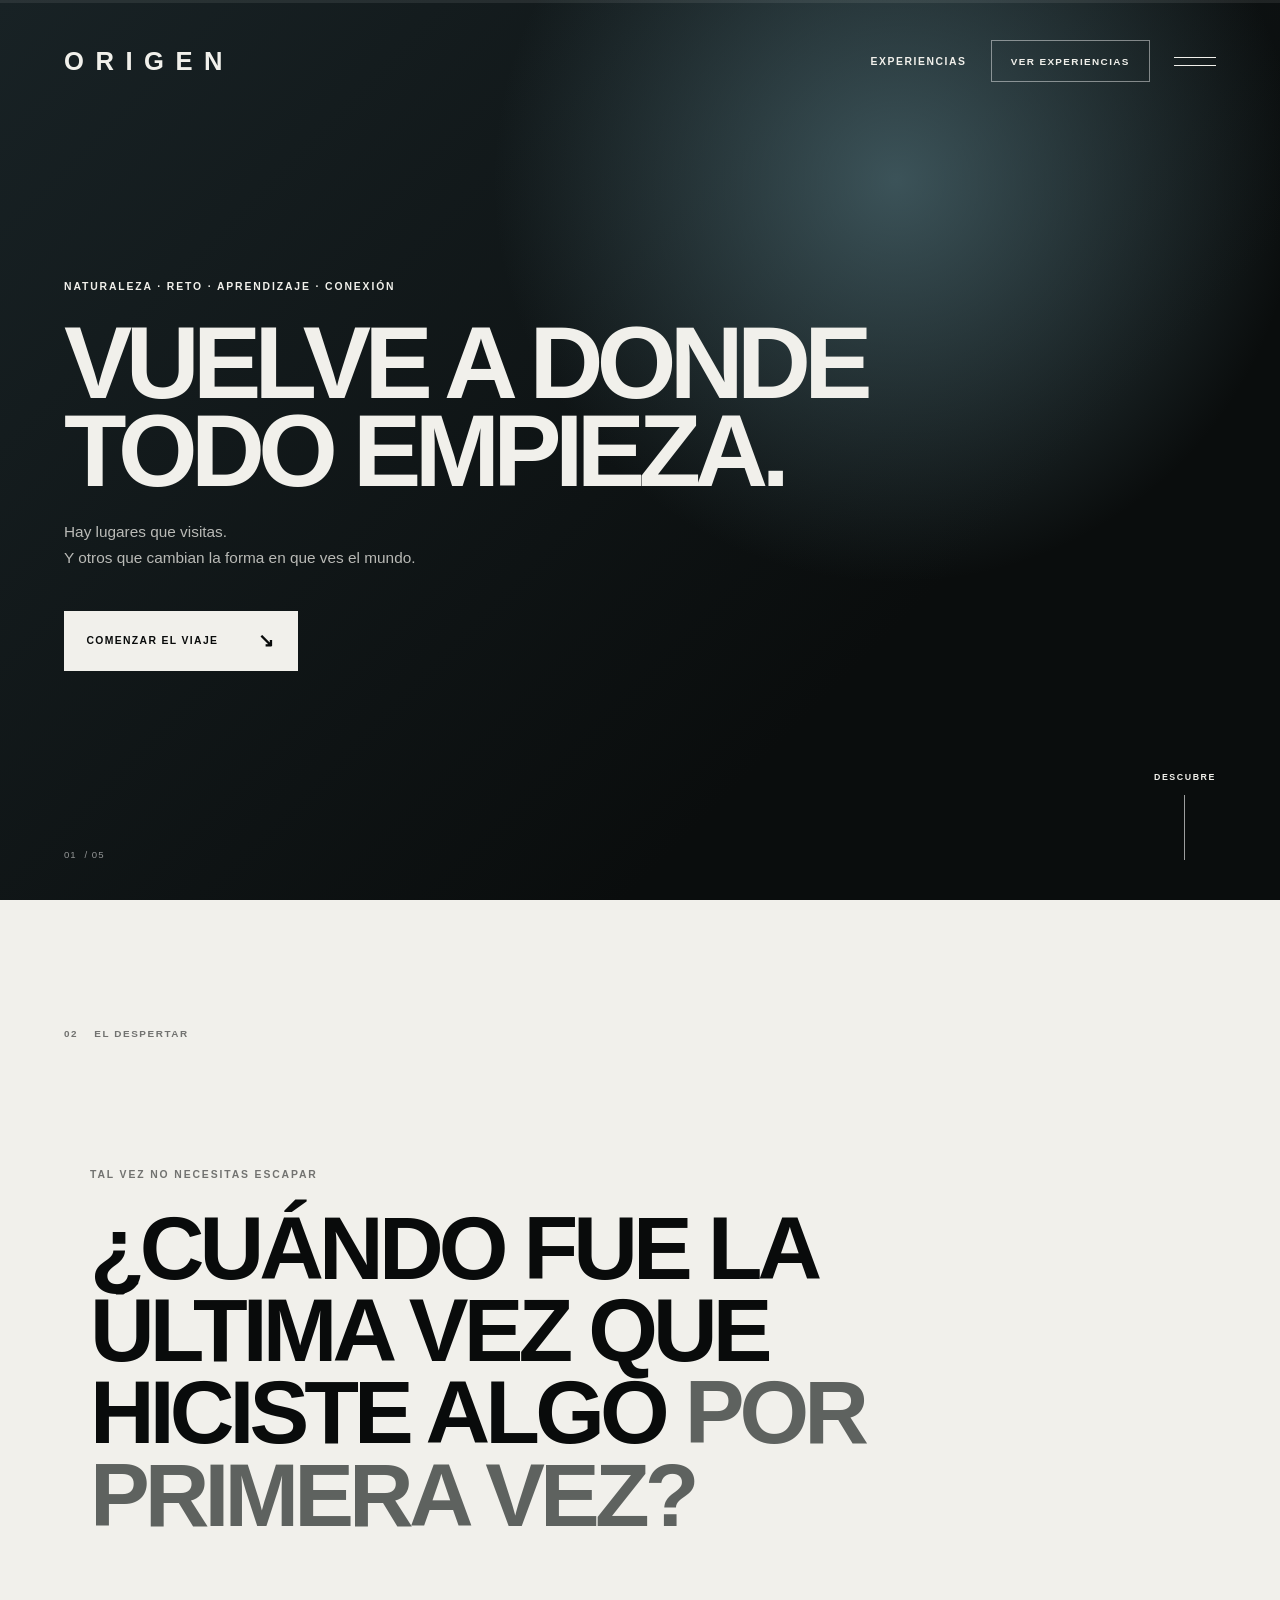
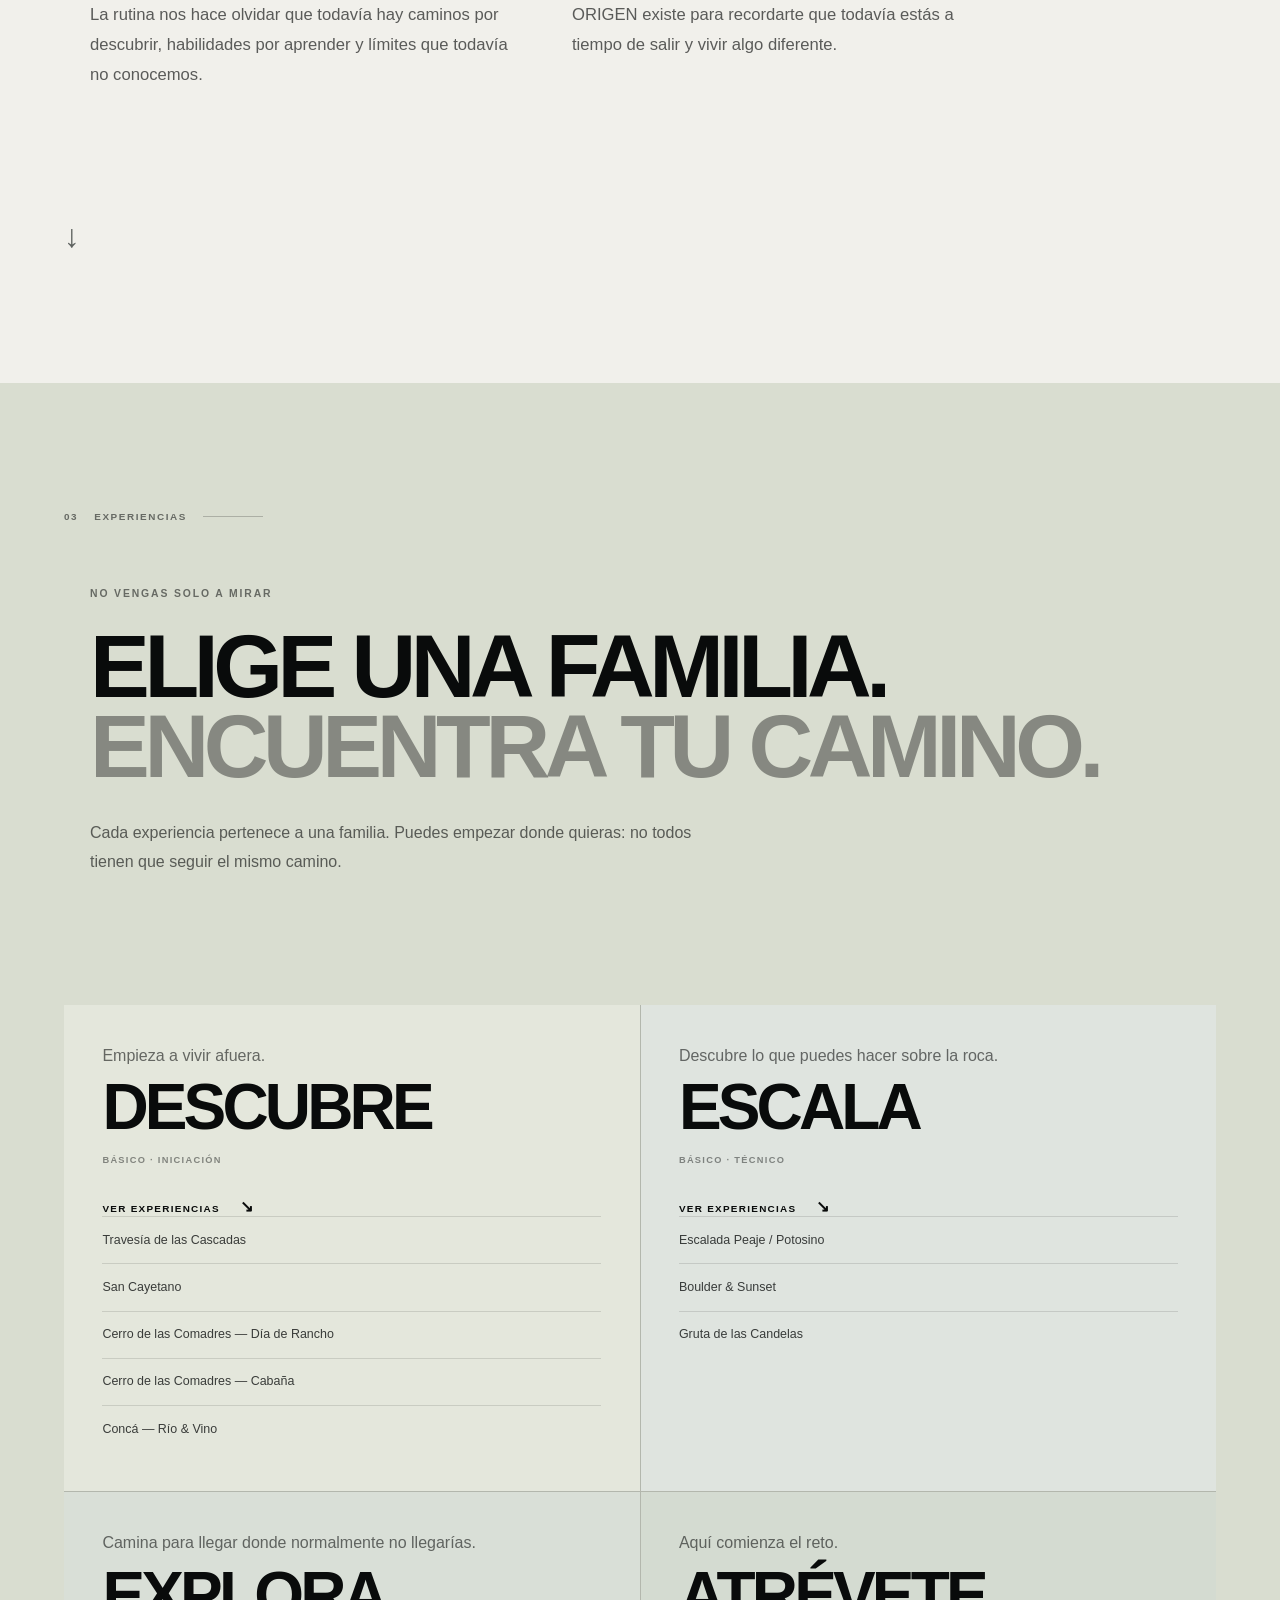
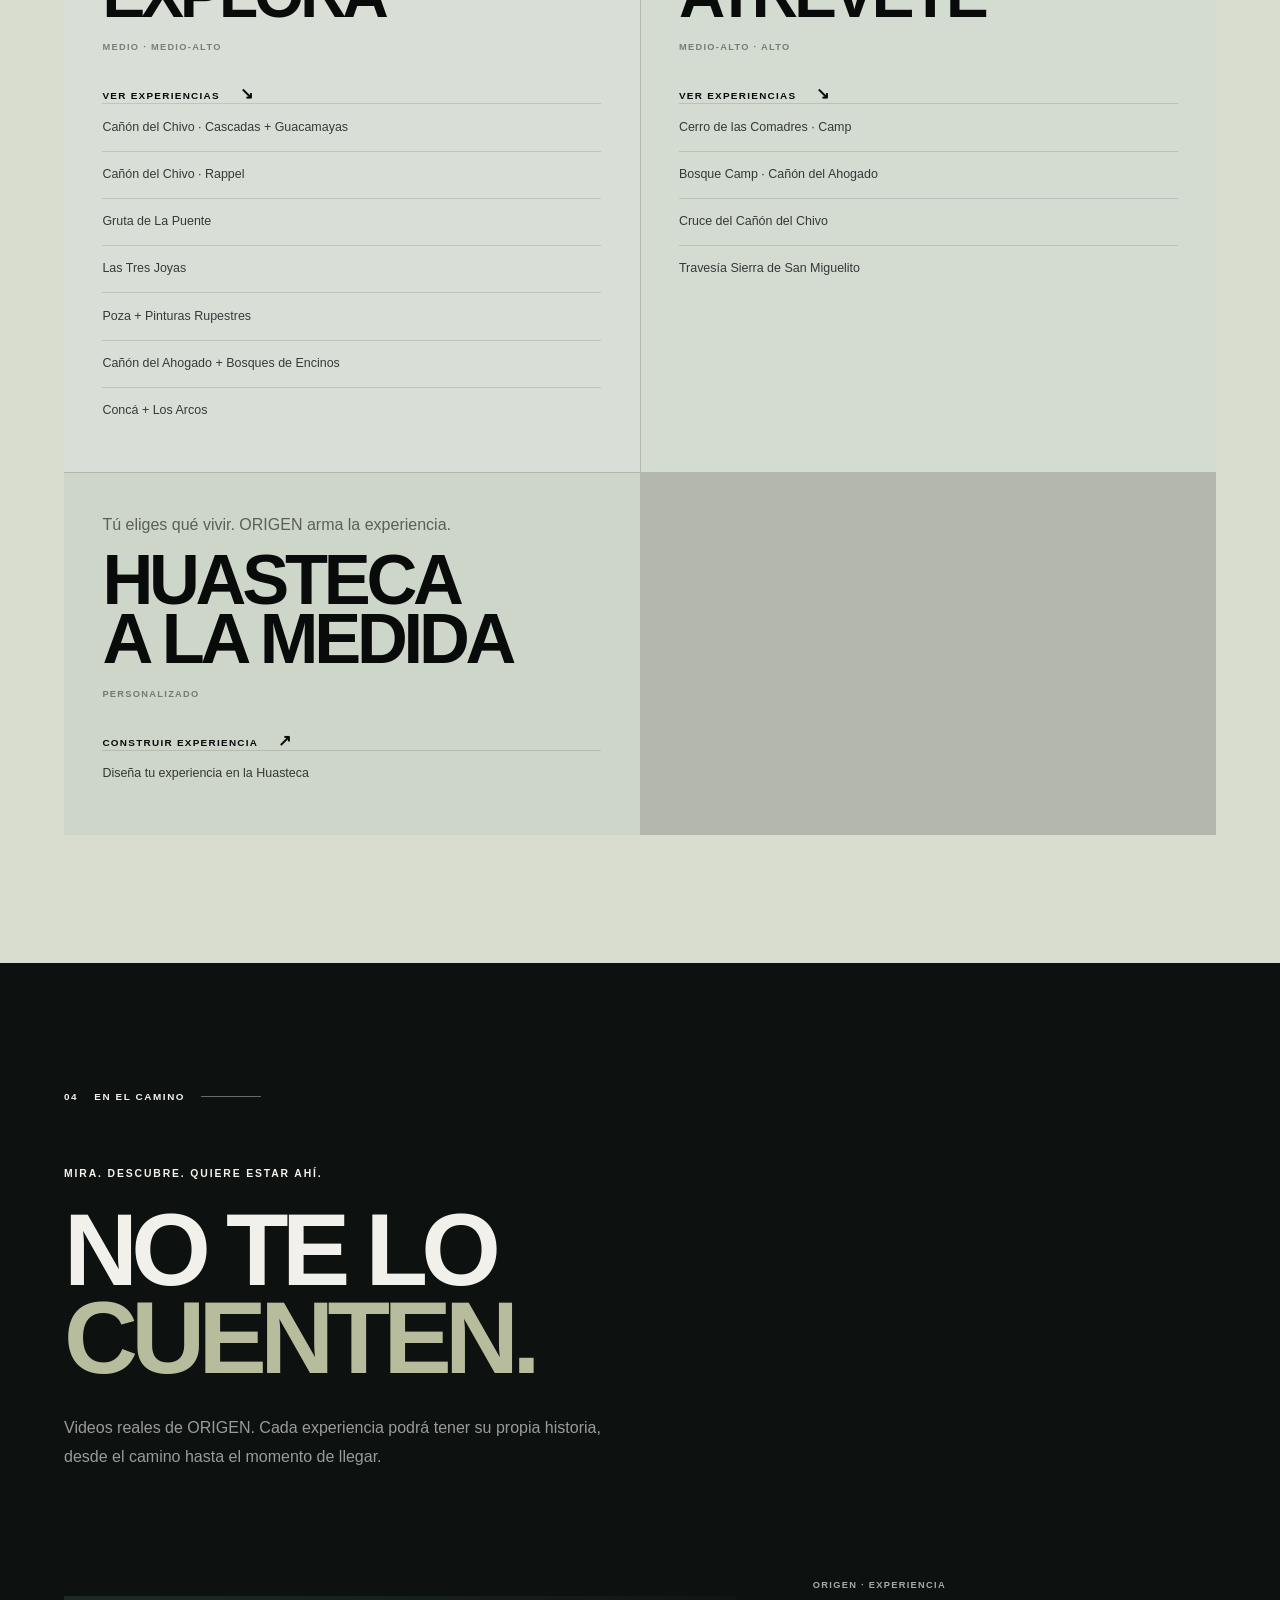
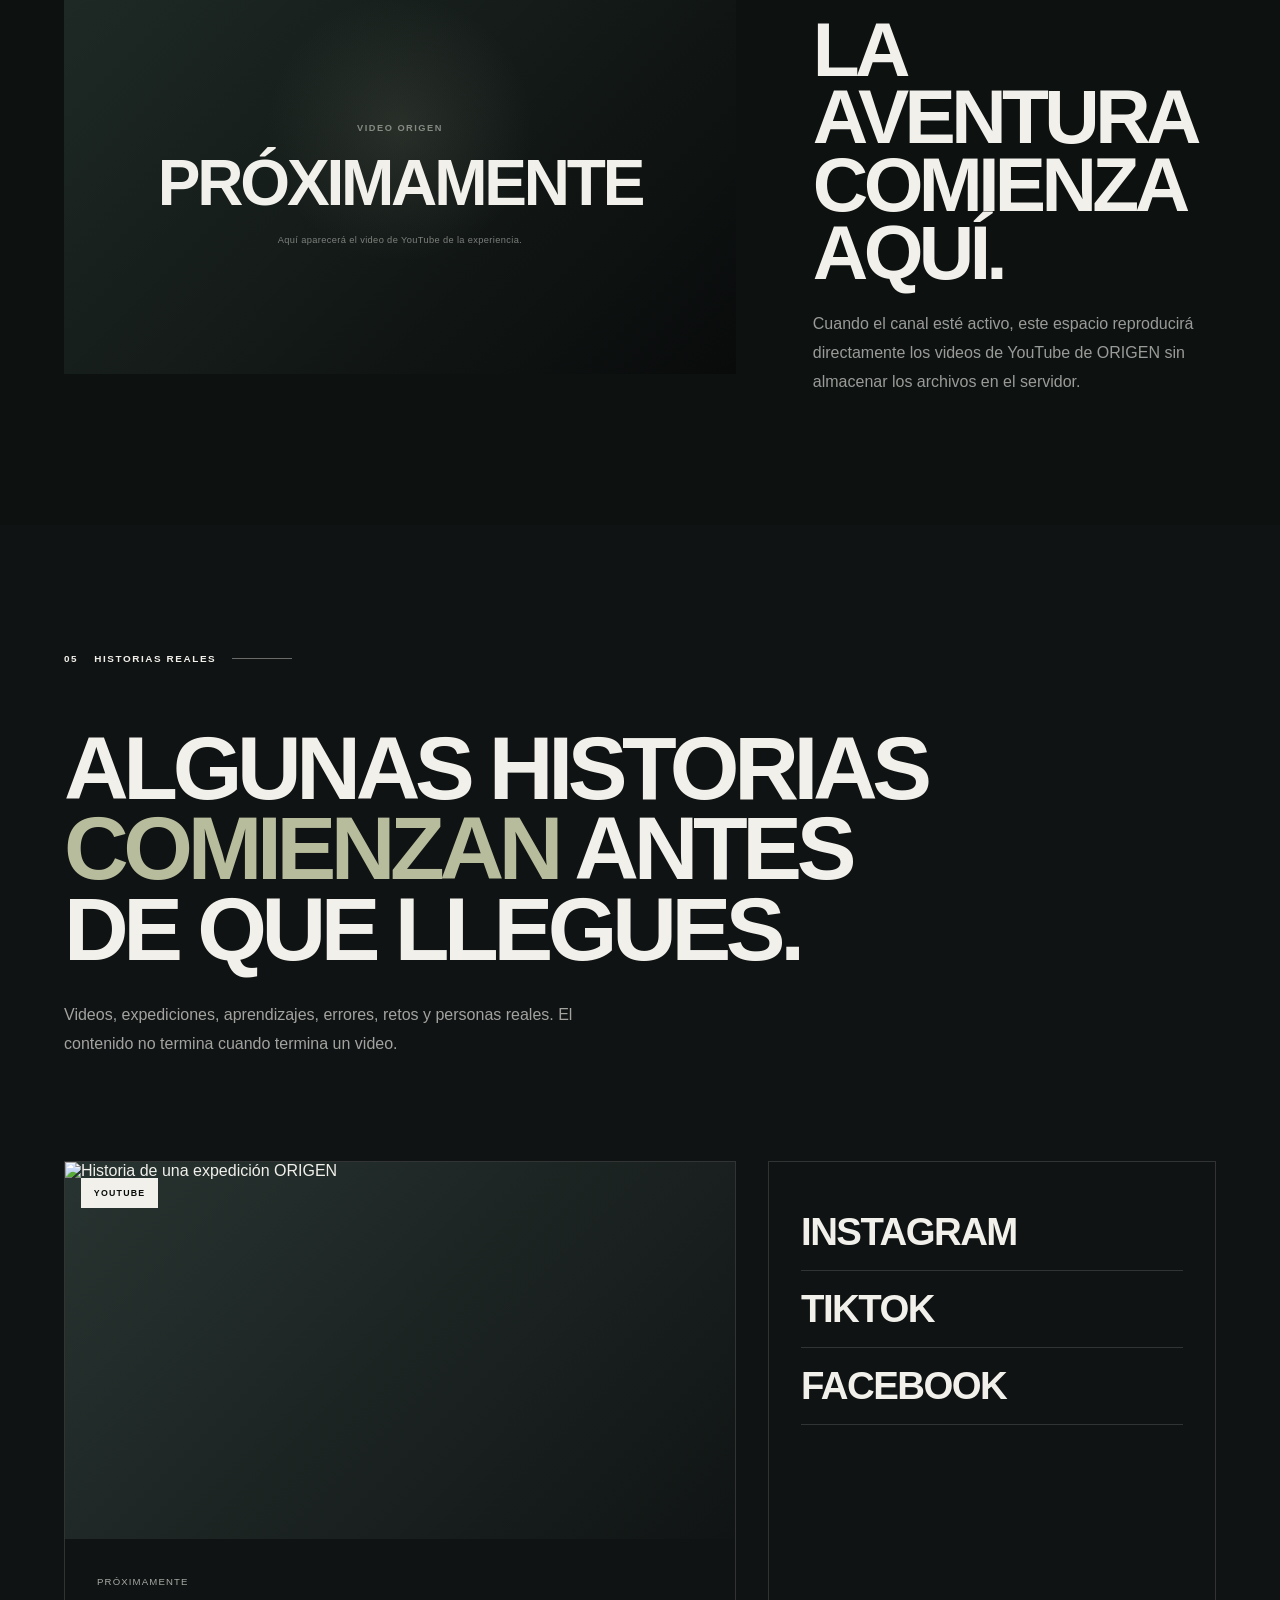
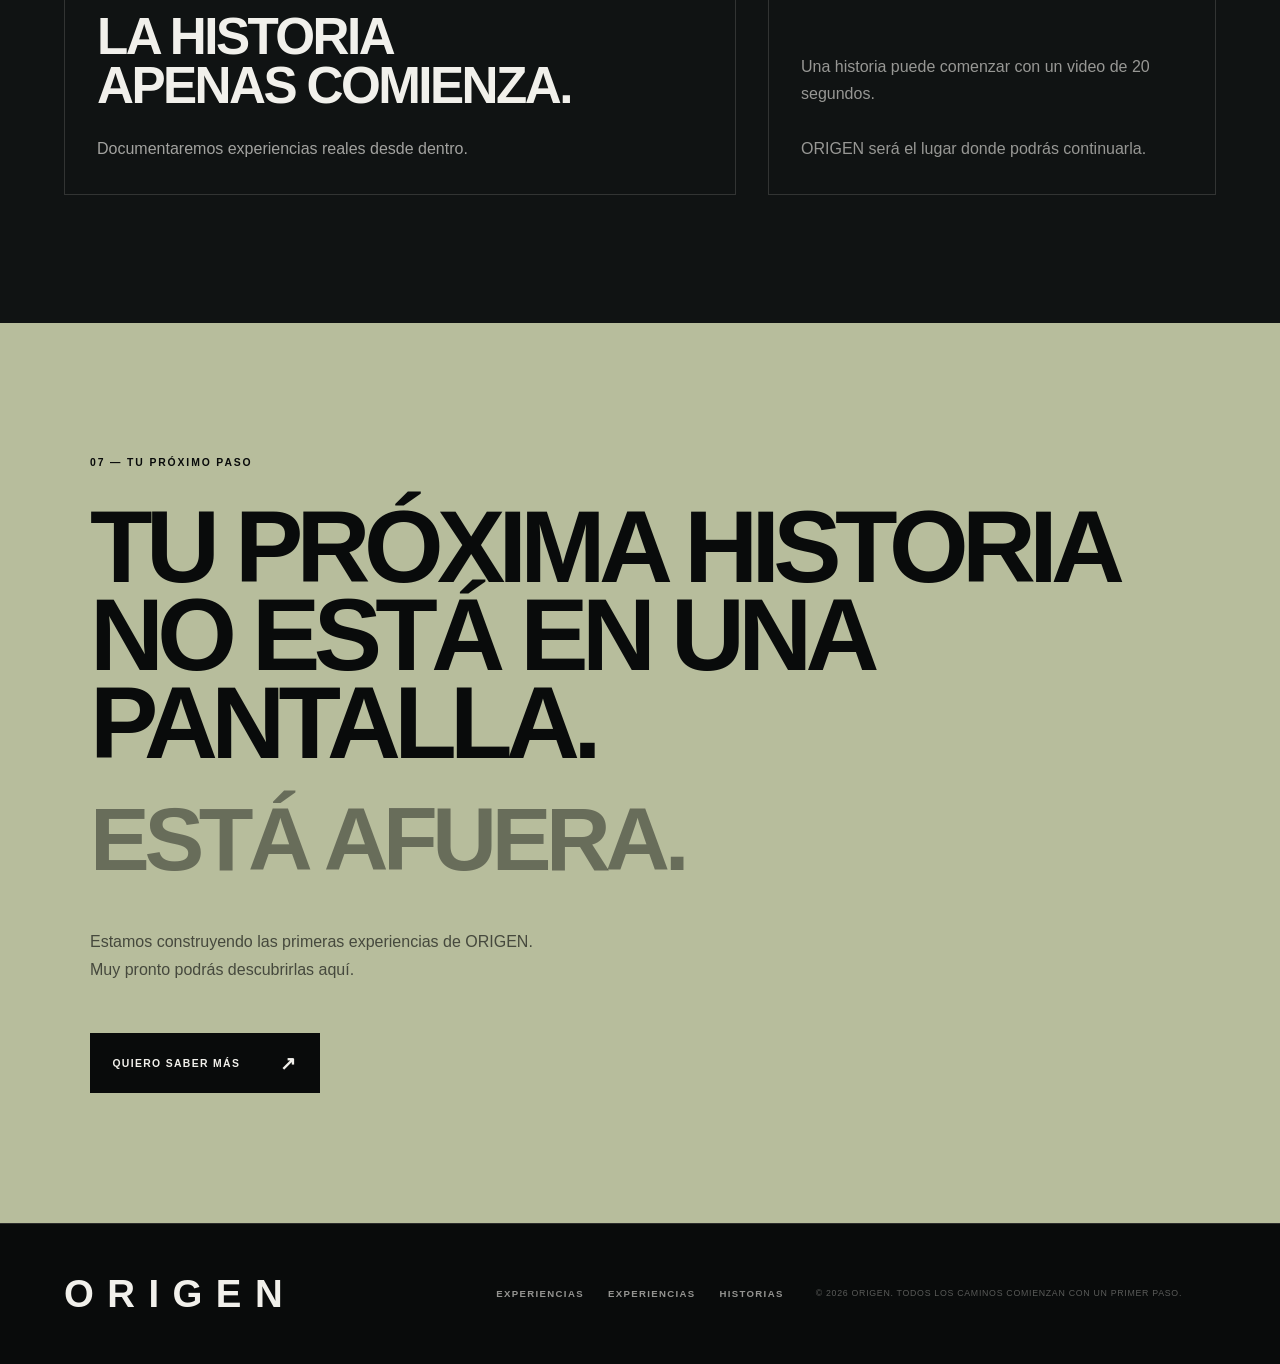
==== commit fe0bd53a: "Simplificar categorías en inicio" ====
--- a/frontend/index.html
+++ b/frontend/index.html
@@ -17,7 +17,7 @@
         <a href="#inicio" class="logo" aria-label="ORIGEN - Inicio">ORIGEN</a>
 
         <div class="nav-actions">
-            <a href="#caminos" class="nav-link">EXPERIENCIAS</a>
+            <a href="#experiencias" class="nav-link">EXPERIENCIAS</a>
             <a href="#experiencias" class="btn-reservar">VER EXPERIENCIAS</a>
             <button class="menu-btn" type="button" aria-label="Abrir menú" aria-expanded="false">
                 <span></span><span></span>
@@ -46,7 +46,7 @@
     </a>
 
     <div class="hero-index" aria-hidden="true">
-        <span>01</span><span>/ 06</span>
+        <span>01</span><span>/ 05</span>
     </div>
 </main>
 
@@ -82,100 +82,10 @@
 </section>
 
 
-<section class="paths" id="caminos">
-    <div class="paths-background" aria-hidden="true"></div>
-
-    <div class="paths-container">
-        <div class="paths-header">
-            <div class="section-label">
-                <span>03</span><span>ELIGE TU CAMINO</span>
-            </div>
-
-            <p class="eyebrow">NO TODOS BUSCAMOS LO MISMO</p>
-
-            <h2>¿QUÉ QUIERES<br>VIVIR?</h2>
-
-            <p class="paths-intro">
-                No necesitas conocer el destino. Primero decide qué quieres vivir.
-            </p>
-        </div>
-
-        <div class="path-options" role="list">
-
-            <button class="path-option active" type="button"
-                data-path="descubre"
-                data-image="../assets/images/caminos/descubre.jpg"
-                data-title="DESCUBRE"
-                data-description="Empieza a vivir afuera. Naturaleza, caminatas y experiencias accesibles para salir de la rutina.">
-                <span class="path-number">01</span>
-                <span class="path-title">DESCUBRE</span>
-                <span class="path-symbol">↗</span>
-            </button>
-
-            <button class="path-option" type="button"
-                data-path="escala"
-                data-image="../assets/images/caminos/escala.jpg"
-                data-title="ESCALA"
-                data-description="Descubre lo que puedes hacer sobre la roca. Desde tu primer arnés hasta nuevos retos de escalada.">
-                <span class="path-number">02</span>
-                <span class="path-title">ESCALA</span>
-                <span class="path-symbol">↗</span>
-            </button>
-
-            <button class="path-option" type="button"
-                data-path="explora"
-                data-image="../assets/images/caminos/explora.jpg"
-                data-title="EXPLORA"
-                data-description="Camina para llegar donde normalmente no llegarías. Cañones, cuevas, bosques, pinturas y lugares fuera de lo común.">
-                <span class="path-number">03</span>
-                <span class="path-title">EXPLORA</span>
-                <span class="path-symbol">↗</span>
-            </button>
-
-            <button class="path-option" type="button"
-                data-path="atrevete"
-                data-image="../assets/images/caminos/atrevete.jpg"
-                data-title="ATRÉVETE"
-                data-description="Aquí comienza el reto. Distancia, terreno, resistencia, camping y la decisión de seguir.">
-                <span class="path-number">04</span>
-                <span class="path-title">ATRÉVETE</span>
-                <span class="path-symbol">↗</span>
-            </button>
-
-            <button class="path-option path-option-custom" type="button"
-                data-path="huasteca"
-                data-image="../assets/images/caminos/huasteca.jpg"
-                data-title="HUASTECA A LA MEDIDA"
-                data-description="Tú eliges qué vivir. ORIGEN arma la experiencia según tus intereses, días y forma de viajar.">
-                <span class="path-number">05</span>
-                <span class="path-title">HUASTECA A LA MEDIDA</span>
-                <span class="path-symbol">↗</span>
-            </button>
-        </div>
-
-        <div class="path-preview">
-            <div class="path-preview-line"></div>
-
-            <div class="path-preview-content">
-                <span id="path-preview-number">01 / FAMILIA</span>
-                <h3 id="path-preview-title">DESCUBRE</h3>
-                <p id="path-preview-description">
-                    Empieza a vivir afuera. Naturaleza, caminatas y experiencias accesibles para salir de la rutina.
-                </p>
-            </div>
-
-            <a href="#experiencias" class="text-link">
-                VER EXPERIENCIAS <span>↘</span>
-            </a>
-        </div>
-    </div>
-</section>
-
-
 <section class="experiences" id="experiencias">
     <div class="experiences-header">
         <div class="section-label section-label-dark">
-            <span>04</span><span>EXPERIENCIAS</span>
+            <span>03</span><span>EXPERIENCIAS</span>
         </div>
 
         <div>
@@ -191,36 +101,6 @@
     <div class="family-grid" id="family-grid">
 
         <article class="family-card family-descubre" data-family="descubre">
-            <div class="family-card-image">
-                <img src="../assets/images/caminos/descubre.jpg" alt="Experiencias DESCUBRE" loading="lazy">
-                <span>01 · DESCUBRE</span>
-            </div>
-
-                <div class="family-gallery" data-gallery>
-                    <div class="gallery-track">
-                        <div class="gallery-slide is-active">
-                            <div class="gallery-placeholder">IMAGEN 01</div>
-                        </div>
-                        <div class="gallery-slide">
-                            <div class="gallery-placeholder">IMAGEN 02</div>
-                        </div>
-                        <div class="gallery-slide">
-                            <div class="gallery-placeholder">IMAGEN 03</div>
-                        </div>
-                    </div>
-                    <button class="gallery-arrow gallery-prev" type="button" aria-label="Imagen anterior">←</button>
-                    <button class="gallery-arrow gallery-next" type="button" aria-label="Siguiente imagen">→</button>
-                    <div class="gallery-dots" aria-hidden="true"></div>
-
-                    <button class="gallery-unlock" type="button"
-                        data-gallery-gate
-                        data-video-id="ORIGEN_VIDEO_ID">
-                        <span>🔒</span>
-                        <strong>DESBLOQUEAR IMÁGENES</strong>
-                        <small>Ver video + apoyar a ORIGEN</small>
-                    </button>
-                </div>
-
             <div class="family-card-content">
                 <p>Empieza a vivir afuera.</p>
                 <h3>DESCUBRE</h3>
@@ -237,36 +117,6 @@
         </article>
 
         <article class="family-card family-escala" data-family="escala">
-            <div class="family-card-image">
-                <img src="../assets/images/caminos/escala.jpg" alt="Experiencias ESCALA" loading="lazy">
-                <span>02 · ESCALA</span>
-            </div>
-
-                <div class="family-gallery" data-gallery>
-                    <div class="gallery-track">
-                        <div class="gallery-slide is-active">
-                            <div class="gallery-placeholder">IMAGEN 01</div>
-                        </div>
-                        <div class="gallery-slide">
-                            <div class="gallery-placeholder">IMAGEN 02</div>
-                        </div>
-                        <div class="gallery-slide">
-                            <div class="gallery-placeholder">IMAGEN 03</div>
-                        </div>
-                    </div>
-                    <button class="gallery-arrow gallery-prev" type="button" aria-label="Imagen anterior">←</button>
-                    <button class="gallery-arrow gallery-next" type="button" aria-label="Siguiente imagen">→</button>
-                    <div class="gallery-dots" aria-hidden="true"></div>
-
-                    <button class="gallery-unlock" type="button"
-                        data-gallery-gate
-                        data-video-id="ORIGEN_VIDEO_ID">
-                        <span>🔒</span>
-                        <strong>DESBLOQUEAR IMÁGENES</strong>
-                        <small>Ver video + apoyar a ORIGEN</small>
-                    </button>
-                </div>
-
             <div class="family-card-content">
                 <p>Descubre lo que puedes hacer sobre la roca.</p>
                 <h3>ESCALA</h3>
@@ -281,36 +131,6 @@
         </article>
 
         <article class="family-card family-explora" data-family="explora">
-            <div class="family-card-image">
-                <img src="../assets/images/caminos/explora.jpg" alt="Experiencias EXPLORA" loading="lazy">
-                <span>03 · EXPLORA</span>
-            </div>
-
-                <div class="family-gallery" data-gallery>
-                    <div class="gallery-track">
-                        <div class="gallery-slide is-active">
-                            <div class="gallery-placeholder">IMAGEN 01</div>
-                        </div>
-                        <div class="gallery-slide">
-                            <div class="gallery-placeholder">IMAGEN 02</div>
-                        </div>
-                        <div class="gallery-slide">
-                            <div class="gallery-placeholder">IMAGEN 03</div>
-                        </div>
-                    </div>
-                    <button class="gallery-arrow gallery-prev" type="button" aria-label="Imagen anterior">←</button>
-                    <button class="gallery-arrow gallery-next" type="button" aria-label="Siguiente imagen">→</button>
-                    <div class="gallery-dots" aria-hidden="true"></div>
-
-                    <button class="gallery-unlock" type="button"
-                        data-gallery-gate
-                        data-video-id="ORIGEN_VIDEO_ID">
-                        <span>🔒</span>
-                        <strong>DESBLOQUEAR IMÁGENES</strong>
-                        <small>Ver video + apoyar a ORIGEN</small>
-                    </button>
-                </div>
-
             <div class="family-card-content">
                 <p>Camina para llegar donde normalmente no llegarías.</p>
                 <h3>EXPLORA</h3>
@@ -329,36 +149,6 @@
         </article>
 
         <article class="family-card family-atrevete" data-family="atrevete">
-            <div class="family-card-image">
-                <img src="../assets/images/caminos/atrevete.jpg" alt="Experiencias ATRÉVETE" loading="lazy">
-                <span>04 · ATRÉVETE</span>
-            </div>
-
-                <div class="family-gallery" data-gallery>
-                    <div class="gallery-track">
-                        <div class="gallery-slide is-active">
-                            <div class="gallery-placeholder">IMAGEN 01</div>
-                        </div>
-                        <div class="gallery-slide">
-                            <div class="gallery-placeholder">IMAGEN 02</div>
-                        </div>
-                        <div class="gallery-slide">
-                            <div class="gallery-placeholder">IMAGEN 03</div>
-                        </div>
-                    </div>
-                    <button class="gallery-arrow gallery-prev" type="button" aria-label="Imagen anterior">←</button>
-                    <button class="gallery-arrow gallery-next" type="button" aria-label="Siguiente imagen">→</button>
-                    <div class="gallery-dots" aria-hidden="true"></div>
-
-                    <button class="gallery-unlock" type="button"
-                        data-gallery-gate
-                        data-video-id="ORIGEN_VIDEO_ID">
-                        <span>🔒</span>
-                        <strong>DESBLOQUEAR IMÁGENES</strong>
-                        <small>Ver video + apoyar a ORIGEN</small>
-                    </button>
-                </div>
-
             <div class="family-card-content">
                 <p>Aquí comienza el reto.</p>
                 <h3>ATRÉVETE</h3>
@@ -374,36 +164,6 @@
         </article>
 
         <article class="family-card family-huasteca" data-family="huasteca">
-            <div class="family-card-image">
-                <img src="../assets/images/caminos/huasteca.jpg" alt="Huasteca a la medida" loading="lazy">
-                <span>05 · ESPECIAL</span>
-            </div>
-
-                <div class="family-gallery" data-gallery>
-                    <div class="gallery-track">
-                        <div class="gallery-slide is-active">
-                            <div class="gallery-placeholder">IMAGEN 01</div>
-                        </div>
-                        <div class="gallery-slide">
-                            <div class="gallery-placeholder">IMAGEN 02</div>
-                        </div>
-                        <div class="gallery-slide">
-                            <div class="gallery-placeholder">IMAGEN 03</div>
-                        </div>
-                    </div>
-                    <button class="gallery-arrow gallery-prev" type="button" aria-label="Imagen anterior">←</button>
-                    <button class="gallery-arrow gallery-next" type="button" aria-label="Siguiente imagen">→</button>
-                    <div class="gallery-dots" aria-hidden="true"></div>
-
-                    <button class="gallery-unlock" type="button"
-                        data-gallery-gate
-                        data-video-id="ORIGEN_VIDEO_ID">
-                        <span>🔒</span>
-                        <strong>DESBLOQUEAR IMÁGENES</strong>
-                        <small>Ver video + apoyar a ORIGEN</small>
-                    </button>
-                </div>
-
             <div class="family-card-content">
                 <p>Tú eliges qué vivir. ORIGEN arma la experiencia.</p>
                 <h3>HUASTECA<br>A LA MEDIDA</h3>
@@ -423,7 +183,7 @@
 <section class="video-experiences" id="videos">
     <div class="video-experiences-header">
         <div class="section-label">
-            <span>05</span><span>EN EL CAMINO</span>
+            <span>04</span><span>EN EL CAMINO</span>
         </div>
 
         <div>
@@ -460,7 +220,7 @@
 <section class="stories" id="historias">
     <div class="stories-intro">
         <div class="section-label">
-            <span>06</span><span>HISTORIAS REALES</span>
+            <span>05</span><span>HISTORIAS REALES</span>
         </div>
 
         <h2>ALGUNAS HISTORIAS<br><span>COMIENZAN</span> ANTES<br>DE QUE LLEGUES.</h2>
@@ -525,7 +285,7 @@
     <a href="#inicio" class="footer-logo">ORIGEN</a>
 
     <div class="footer-links">
-        <a href="#caminos">CAMINOS</a>
+        <a href="#experiencias">EXPERIENCIAS</a>
         <a href="#experiencias">EXPERIENCIAS</a>
         <a href="#historias">HISTORIAS</a>
     </div>
--- a/frontend/css/styles.css
+++ b/frontend/css/styles.css
@@ -2432,3 +2432,35 @@
         bottom: 1rem;
     }
 }
+
+/* Navegación por familias simplificada: tarjetas editoriales sin mosaicos de fotos */
+.family-grid {
+    align-items: stretch;
+}
+
+.family-card-content {
+    min-height: 0;
+    padding: clamp(1.5rem, 3vw, 2.5rem);
+}
+
+.family-card-content > p {
+    min-height: 0;
+    margin-top: 0;
+}
+
+.family-card-content h3 {
+    font-size: clamp(2.4rem, 5vw, 4rem);
+}
+
+@media (min-width: 1100px) {
+    .family-card:last-child {
+        display: block;
+        grid-column: auto;
+    }
+}
+
+@media (max-width: 767px) {
+    .family-card-content h3 {
+        font-size: clamp(2.4rem, 12vw, 3.5rem);
+    }
+}
